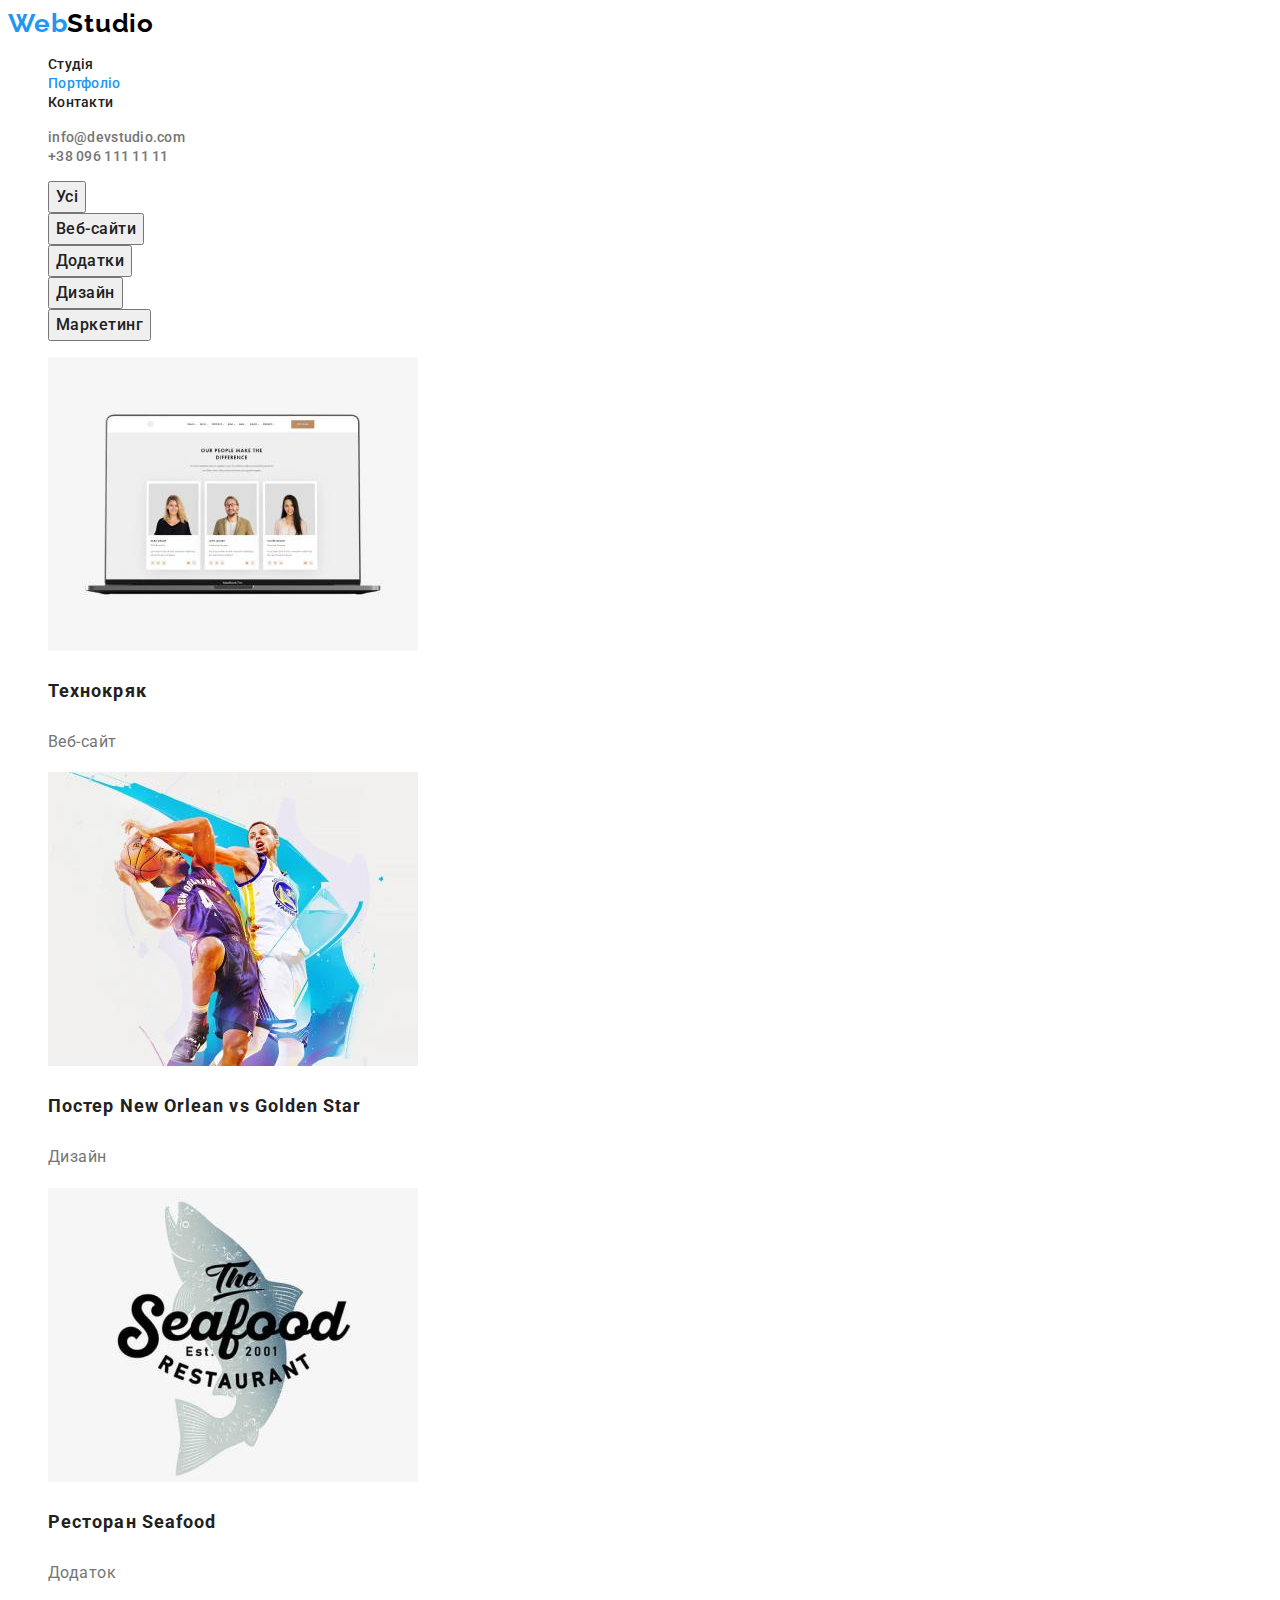
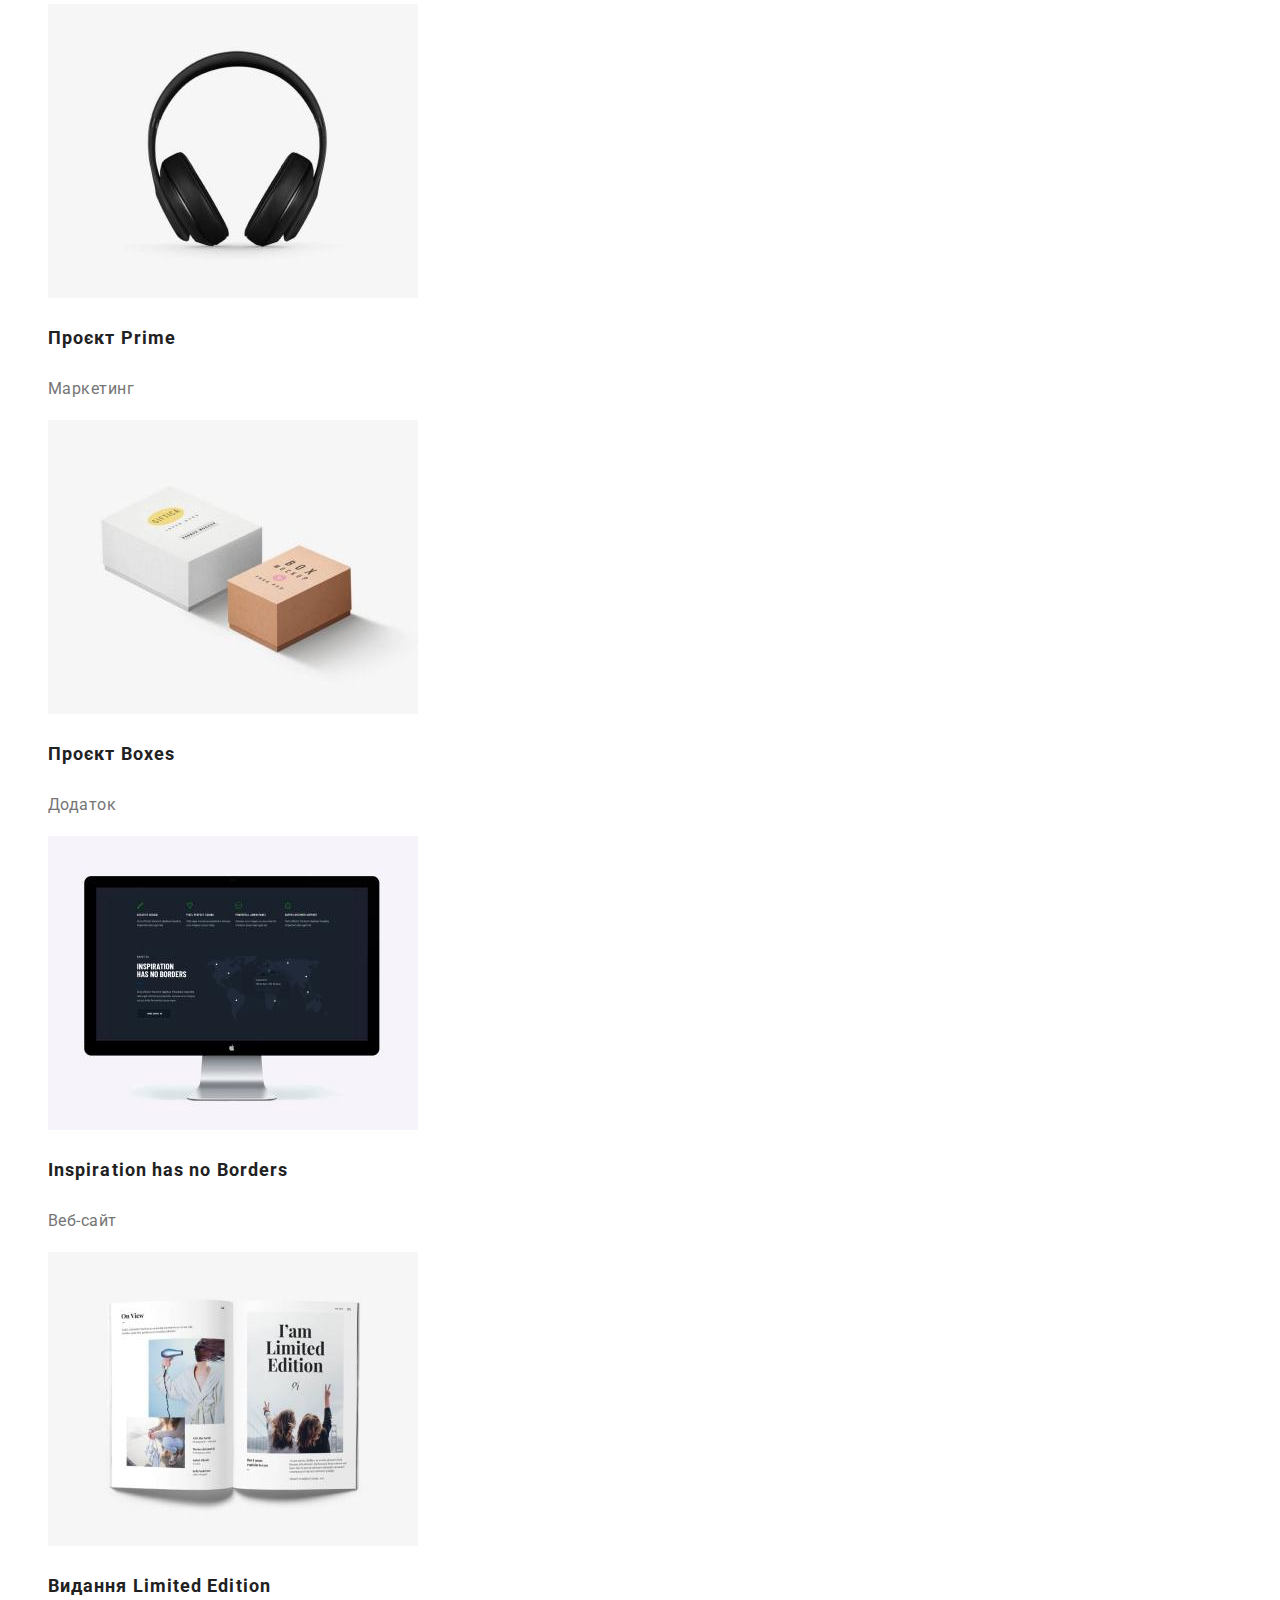
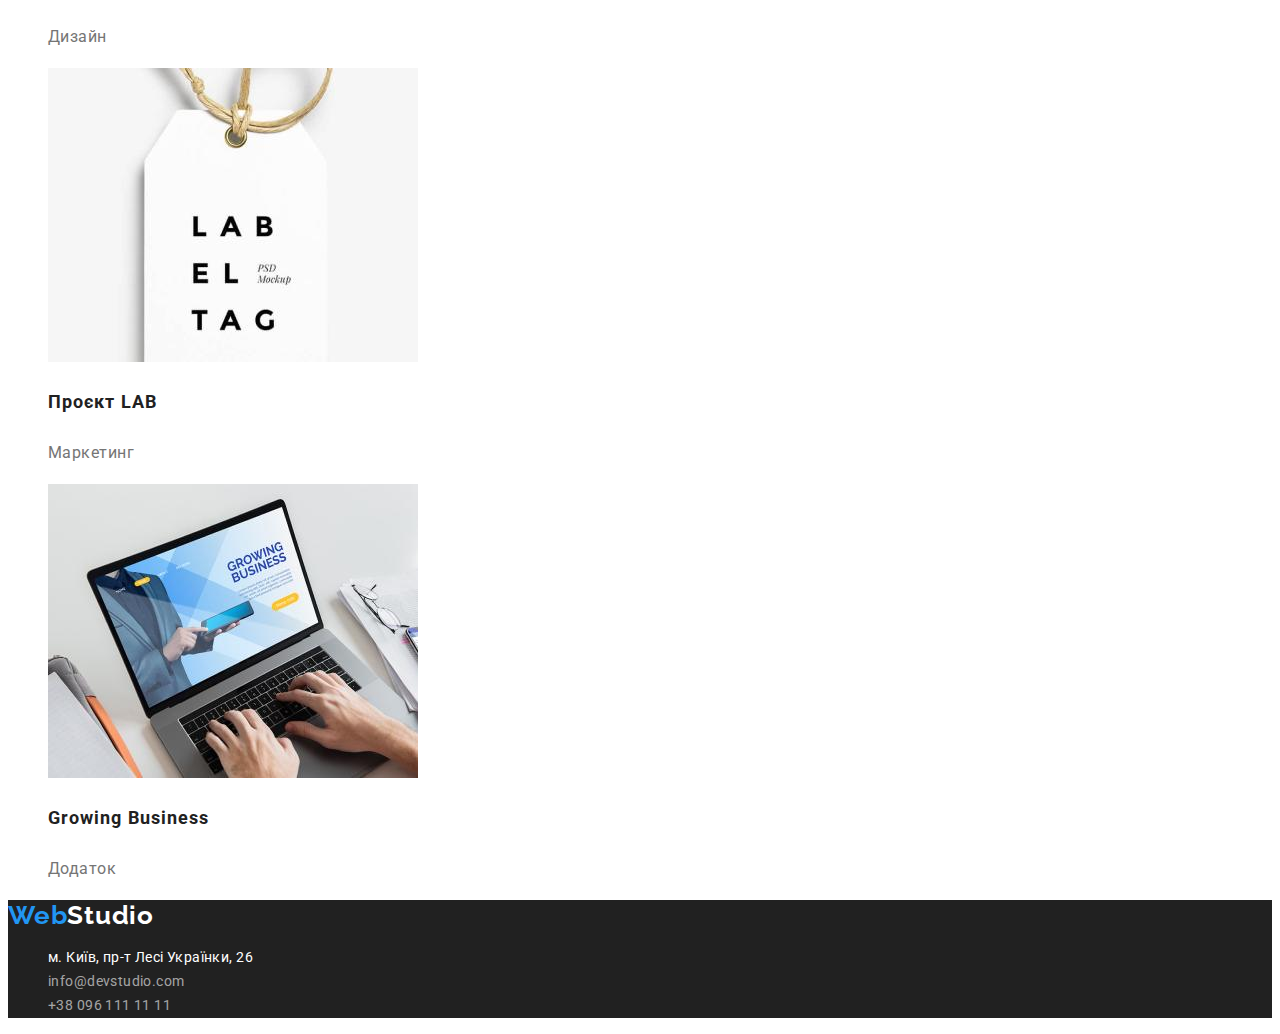
==== portfolio.html @ 2c45650f "style" ====
<!DOCTYPE html>
<html lang="en">
<head>
    <meta charset="UTF-8">
    <meta name="viewport" content="width=device-width, initial-scale=1.0">
    <title>Portfolio</title>
    <link rel="preconnect" href="https://fonts.googleapis.com">
    <link rel="preconnect" href="https://fonts.gstatic.com" crossorigin>
    <link href="https://fonts.googleapis.com/css2?family=Raleway:wght@700&family=Roboto:wght@400;500;700;900&display=swap" rel="stylesheet">
    <link rel="stylesheet" href="./css/style.css">
</head>
<body>
    <header class="header">
        <nav class="header-nav">
            <a href="" class="header-logo link"><span class="header-logo-blue">Web</span>Studio</a>
            <ul class="header-list list">
                <li class="header-list-item">
                    <a href="./index.html" class="nav-link link">Студія</a>
                </li>
                <li class="header-list-item">
                    <a href="" class="nav-link link current-page">Портфоліо</a>
                </li>
                <li class="header-list-item">
                    <a href="" class="nav-link link">Контакти</a>
                </li>
            </ul>
        </nav>
        <ul class="header-list list">
            <li class="header-list-item">
                <a href="mailto:info@devstudio.com" class="header-link link">info@devstudio.com</a>
            </li>
            <li class="header-list-item">
                <a href="tel:+380961111111" class="header-link link">+38 096 111 11 11</a>
            </li>
        </ul>       
   </header>
   <main class="main">
    <section class="portfolio">
        <h1 class="hidden">Portfolio</h1>
        <ul class="portfolio-list list">
            <li class="portfolio-list-item">
                <button type="button" class="portfolio-item-btn">Усі</button>
            </li>
            <li class="portfolio-list-item">
                <button type="button" class="portfolio-item-btn">Веб-сайти</button>
            </li>
            <li class="portfolio-list-item">
                <button type="button" class="portfolio-item-btn">Додатки</button>
            </li>
            <li class="portfolio-list-item">
                <button type="button" class="portfolio-item-btn">Дизайн</button>
            </li>
            <li class="portfolio-list-item">
                <button type="button" class="portfolio-item-btn">Маркетинг</button>
            </li>
        </ul>
    </section>
    <section class="Categories">
        <h2 class="hidden">Categories</h2>
        <ul class="Categories-list list">
            <li class="Categories-list-item">
                <a href="" class="Categories-link-item link">
                <img src="./img/preview.jpg" width="370" alt="Технокряк">
                <h3 class="Categories-item-title">Технокряк</h3>
                <p class="Categories-item-txt">Веб-сайт</p>
                </a>
            </li class="Categories-list-item">
            <li class="Categories-list-item">
                <a href="" class="Categories-link-item link">
                <img src="./img/baskets.jpg" width="370" alt="Постер">
                <h3 class="Categories-item-title">Постер New Orlean vs Golden Star</h3>
                <p class="Categories-item-txt">Дизайн</p>
                </a>
            </li>
            <li class="Categories-list-item">
                <a href="" class="Categories-link-item link">
                <img src="./img/fish.jpg" width="370" alt="Ресторан">
                <h3 class="Categories-item-title">Ресторан Seafood</h3>
                <p class="Categories-item-txt">Додаток</p>
                </a>
            </li>
            <li class="Categories-list-item">
                <a href="" class="Categories-link-item link">
                <img src="./img/Headphone.jpg" width="370" alt="Проєкт Prime">
                <h3 class="Categories-item-title">Проєкт Prime</h3>
                <p class="Categories-item-txt">Маркетинг</p>
                </a>
            </li>
            <li class="Categories-list-item">
                <a href="" class="Categories-link-item link">
                <img src="./img/Box.jpg" width="370" alt="Проєкт Boxes">
                <h3 class="Categories-item-title">Проєкт Boxes</h3>
                <p class="Categories-item-txt">Додаток</p>
                </a>
            </li>
            <li class="Categories-list-item">
                <a href="" class="Categories-link-item link">
                <img src="./img/monitor.jpg" width="370" alt="Inspiration has no Borders">
                <h3 class="Categories-item-title">Inspiration has no Borders</h3>
                <p class="Categories-item-txt">Веб-сайт</p>
                </a>
            </li>
            <li class="Categories-list-item">
                <a href="" class="Categories-link-item link">
                <img src="./img/magazine.jpg" width="370" alt="Видання Limited Edition">
                <h3 class="Categories-item-title">Видання Limited Edition</h3>
                <p class="Categories-item-txt">Дизайн</p>
                </a>
            </li>
            <li class="Categories-list-item">
                <a href="" class="Categories-link-item link">
                <img src="./img/Label.jpg" width="370" alt="Проєкт LAB">
                <h3 class="Categories-item-title">Проєкт LAB</h3>
                <p class="Categories-item-txt">Маркетинг</p>
                </a>
            </li>
            <li class="Categories-list-item">
                <a href="" class="Categories-link-item link" >
                <img src="./img/laptop.jpg" width="370" alt="Growing Business">
                <h3 class="Categories-item-title">Growing Business</h3>
                <p class="Categories-item-txt">Додаток</p>
                </a>
            </li>
        </ul>
    </section>
   </main>
   <footer class="footer">
    <a href="" class="footer-logo link"><span class="footer-logo-color">Web</span>Studio</a>
    <address class="footer-address">
        <ul class="footer-list list">
            <li class="footer-item">
                <a href="https://goo.gl/maps/RCCh8ezWNMM38Xnt6" class="footer-hero-link link" target="_blank" rel="noopener noreferrer nofollow">м. Київ, пр-т Лесі Українки, 26</a>
            </li>
            <li class="footer-item">
                <a href="mailto:info@devstudio.com" class="footer-link link">info@devstudio.com</a>
            </li>
            <li class="footer-item">
                <a href="tel:+380961111111" class="footer-link link">+38 096 111 11 11</a>
            </li>
        </ul>
    </address>
</footer>
</footer>
</body>
</html>
---- css/style.css ----
*:root {
  --hover-color: #2196f3;
  --main-color: #212121;
  --text-color: #757575;
}
body {
  font-family: Roboto, sans-serif;
}
.list {
  list-style-type: none;
}
.link {
  text-decoration: none;
}
.hidden {
  position: absolute;
  white-space: nowrap;
  width: 1px;
  height: 1px;
  overflow: hidden;
  border: 0;
  padding: 0;
  clip: rect(0 0 0 0);
  clip-path: inset(50%);
  margin: -1px;
}

/* -----------------------------------HEADER------------------------------------ */
span {
  color: var(--hover-color);
  font-family: Raleway, sans-serif;
  font-size: 26px;
  font-weight: 700;
  line-height: normal;
  letter-spacing: 0.78px;
}
.header-logo {
  color: #000;
  font-family: Raleway, sans-serif;
  font-size: 26px;
  font-weight: 700;
  line-height: normal;
  letter-spacing: 0.78px;
}
.nav-link {
  color: var(--main-color);
  font-family: Roboto;
  font-size: 14px;
  font-weight: 500;
  line-height: normal;
  letter-spacing: 0.28px;
}
.nav-link:hover,
.header-link:hover {
  color: var(--hover-color);
}
.nav-link:focus,
.header-link:focus {
  color: var(--hover-color);
}
.current-page {
  color: var(--hover-color);
}
.header-link {
  color: var(--text-color);
  font-family: Roboto;
  font-size: 14px;
  font-weight: 500;
  line-height: normal;
  letter-spacing: 0.28px;
}
/* --------------HERO------------------ */
.hero {
  background-color: #212121;
}
.hero-title {
  color: #fff;
  text-align: center;
  text-shadow: 0px 4px 4px 0px rgba(0, 0, 0, 0.25);
  font-family: Roboto;
  font-size: 44px;
  font-weight: 900;
  line-height: 1.36;
  letter-spacing: 2.64px;
  text-transform: uppercase;
}
.hero-btn {
  color: #fff;
  text-align: center;
  font-family: Roboto;
  font-size: 16px;
  font-weight: 700;
  line-height: 1.87;
  letter-spacing: 0.96px;
  background-color: var(--hover-color);
  cursor: pointer;
}
/* --------------Features------------------ */
.features-item-title {
  color: var(--main-color);
  font-family: Roboto;
  font-size: 14px;
  font-weight: 700;
  line-height: normal;
  letter-spacing: 0.42px;
  text-transform: uppercase;
}
.features-item-txt {
  color: var(--text-color);
  font-family: Roboto;
  font-size: 14px;
  font-weight: 400;
  line-height: 1.71;
  letter-spacing: 0.42px;
}
/* --------------WORK-Workers------------------ */
.work-title,
.workers-title {
  color: var(--main-color);
  text-align: center;
  font-family: Roboto;
  font-size: 36px;
  font-weight: 700;
  line-height: normal;
  letter-spacing: 1.08px;
}
.workers-item-title {
  color: var(--main-color);
  text-align: center;
  font-family: Roboto;
  font-size: 16px;
  font-weight: 500;
  line-height: normal;
  letter-spacing: 0.48px;
}
.workers-item-txt {
  color: var(--text-color);
  text-align: center;
  font-family: Roboto;
  font-size: 16px;
  font-weight: 400;
  line-height: normal;
  letter-spacing: 0.48px;
}
/* ===============================FOOTER================= */
.footer {
  background-color: #212121;
}
.footer-logo {
  color: #fff;
  font-family: Raleway, sans-serif;
  font-size: 26px;
  font-weight: 700;
  line-height: normal;
  letter-spacing: 0.78px;
}
.footer-hero-link {
  color: #fff;
  font-family: Roboto;
  font-size: 14px;
  font-weight: 400;
  font-style: normal;
  line-height: 1.71;
  letter-spacing: 0.42px;
}
.footer-link {
  color: rgba(255, 255, 255, 0.6);
  font-family: Roboto;
  font-size: 14px;
  font-style: normal;
  font-weight: 400;
  line-height: 1.71;
  letter-spacing: 0.42px;
}
.footer-hero-link:hover,
.footer-link:hover {
  color: var(--hover-color);
}
.footer-hero-link:focus,
.footer-link:focus {
  color: var(--hover-color);
}
.portfolio-item-btn {
  color: var(--main-color);
  text-align: center;
  font-family: Roboto;
  font-size: 16px;
  font-weight: 500;
  line-height: 1.62;
  letter-spacing: 0.48px;
  cursor: pointer;
}
.portfolio-item-btn:hover {
  color: #fff;
  background-color: var(--hover-color);
}
.portfolio-item-btn:focus {
  color: #fff;
  background-color: var(--hover-color);
}
.Categories-item-title {
  color: var(--main-color);
  font-family: Roboto;
  font-size: 18px;
  font-weight: 700;
  line-height: 2;
  letter-spacing: 1.08px;
}
.Categories-item-txt {
  color: var(--text-color);
  font-family: Roboto;
  font-size: 16px;
  font-weight: 400;
  line-height: 1.87;
  letter-spacing: 0.48px;
}
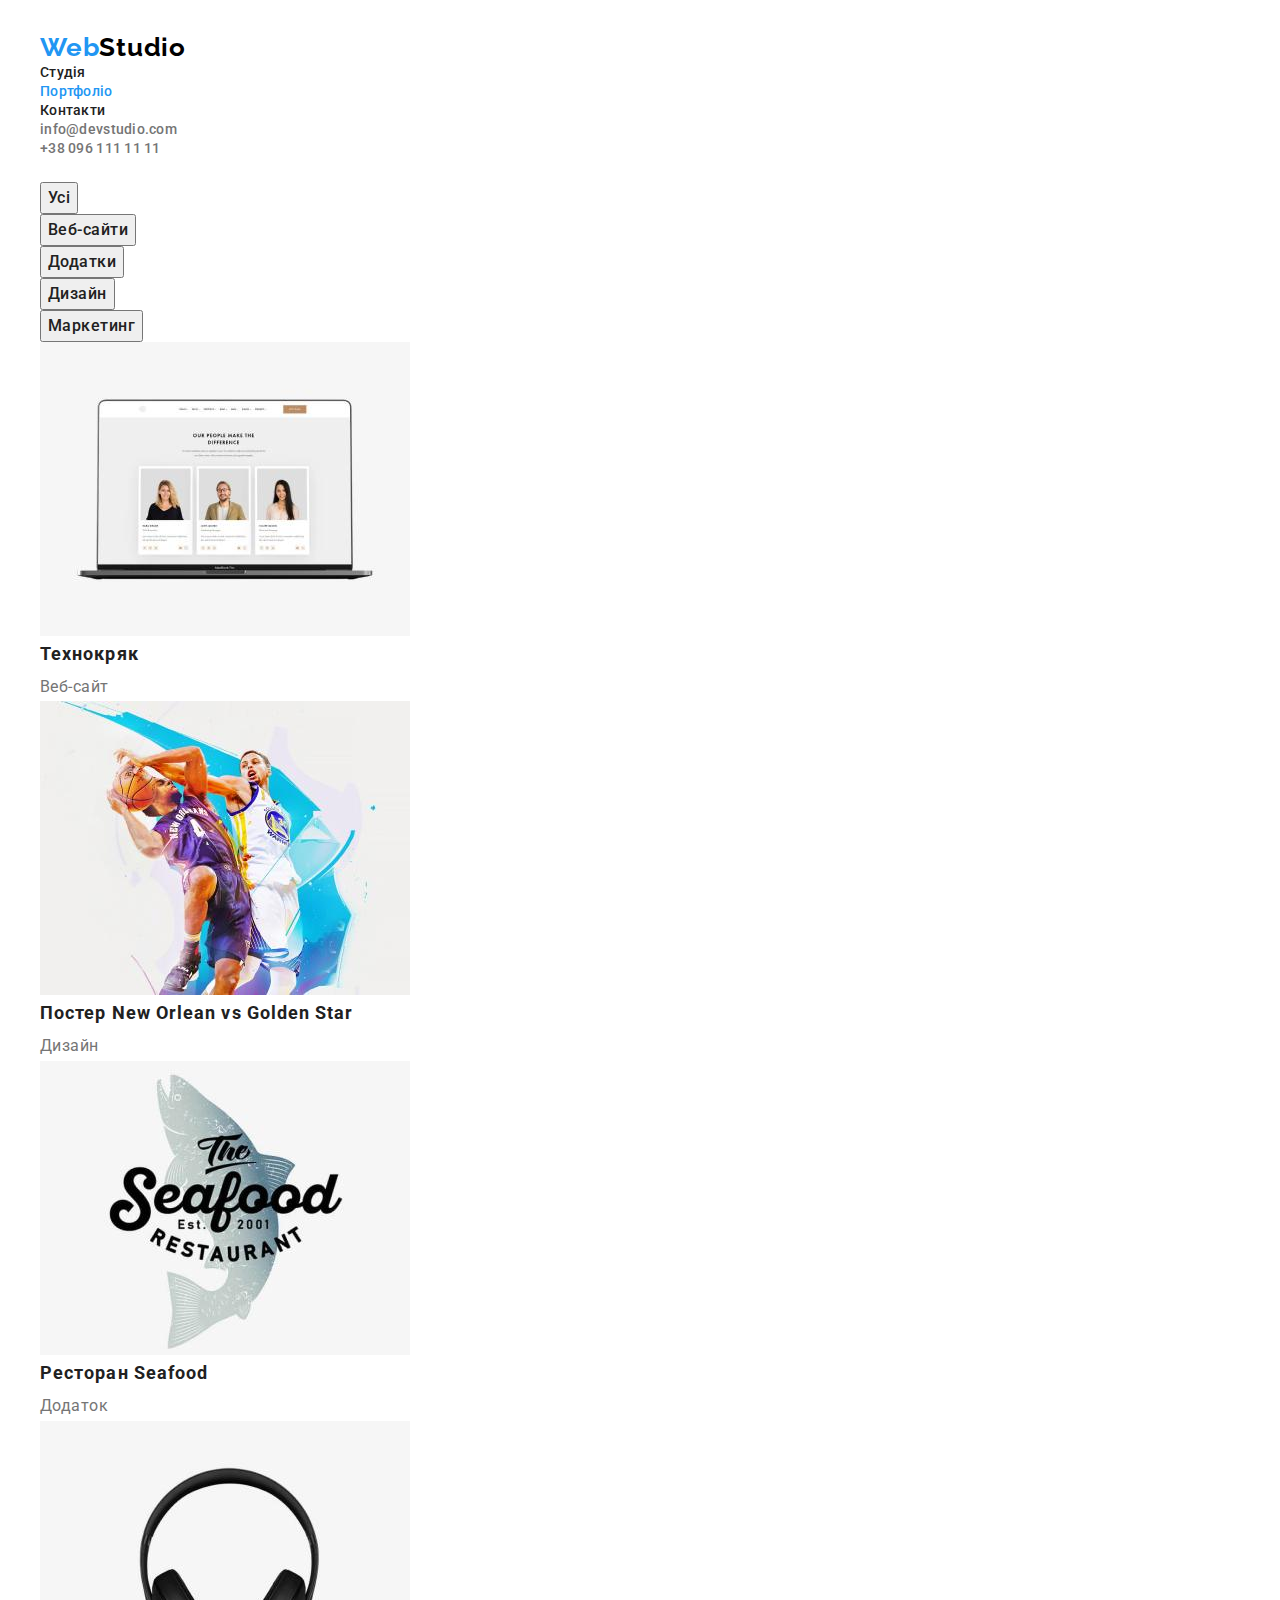
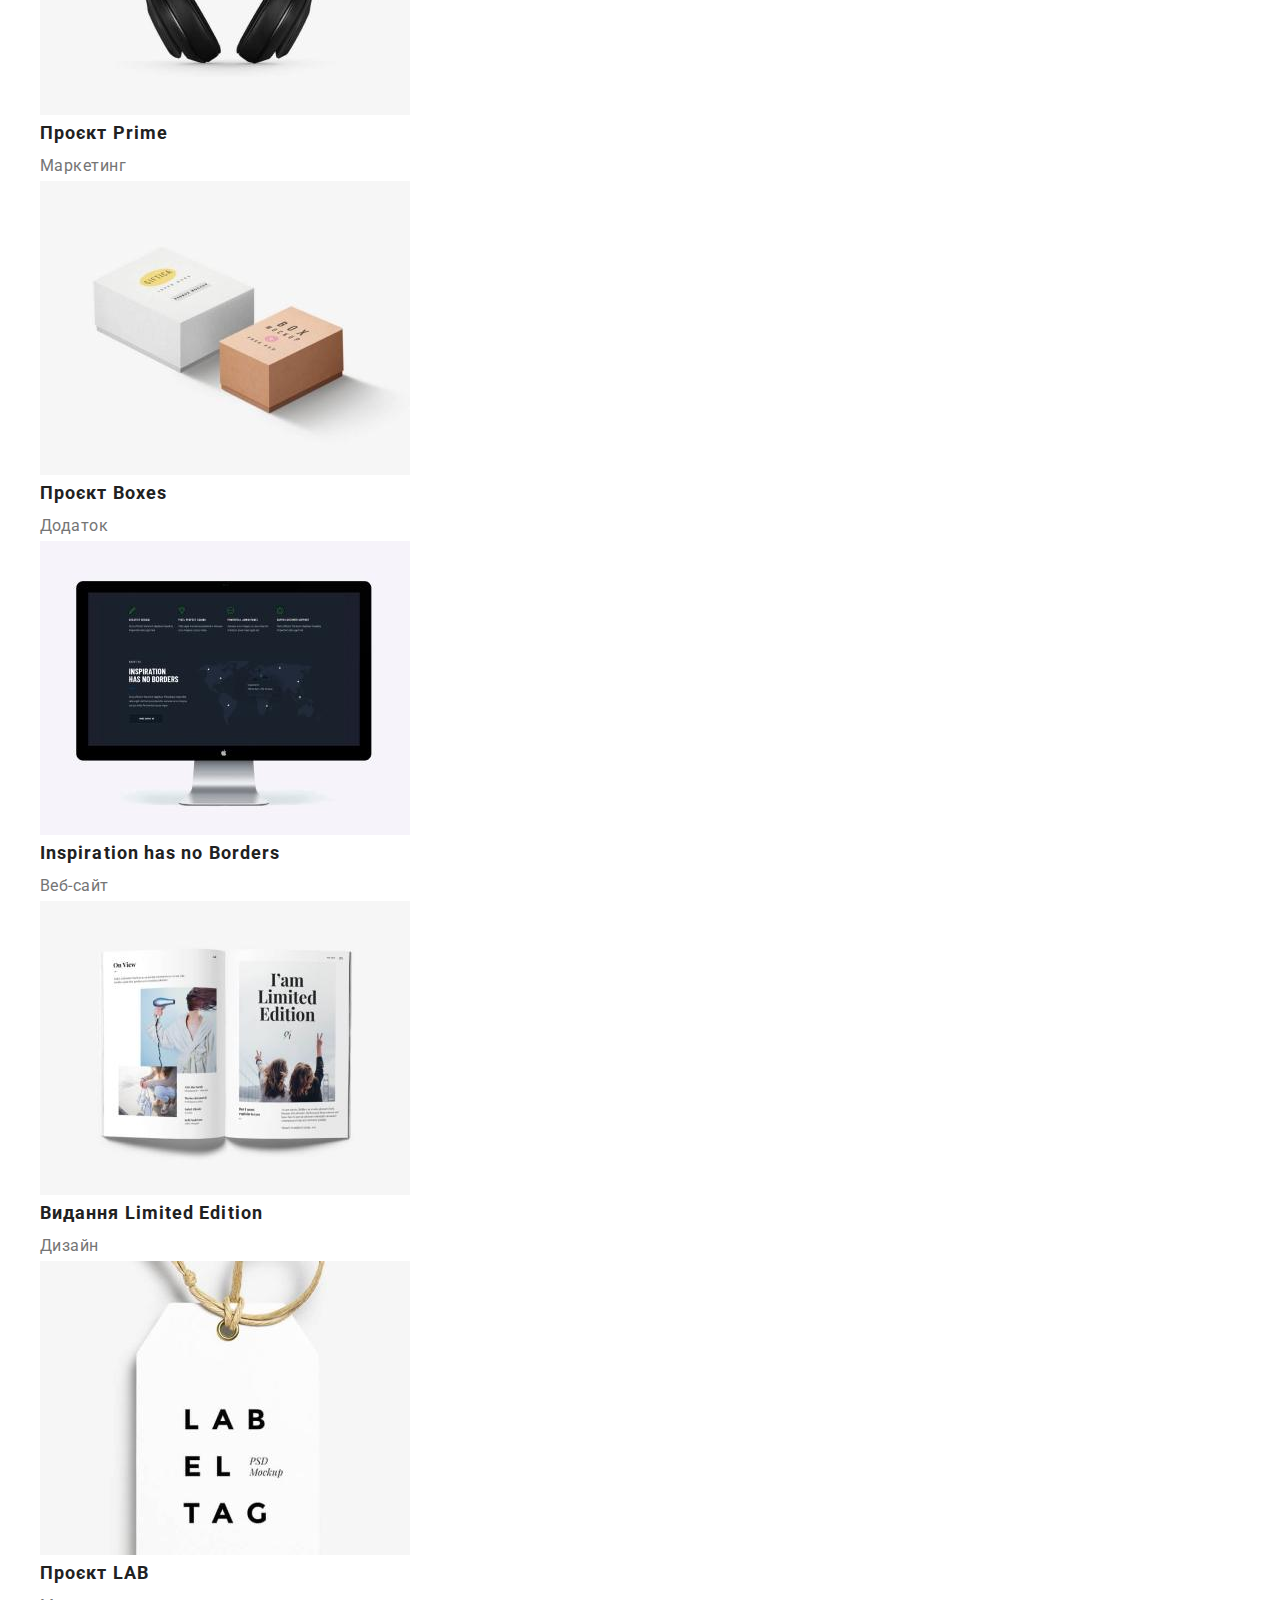
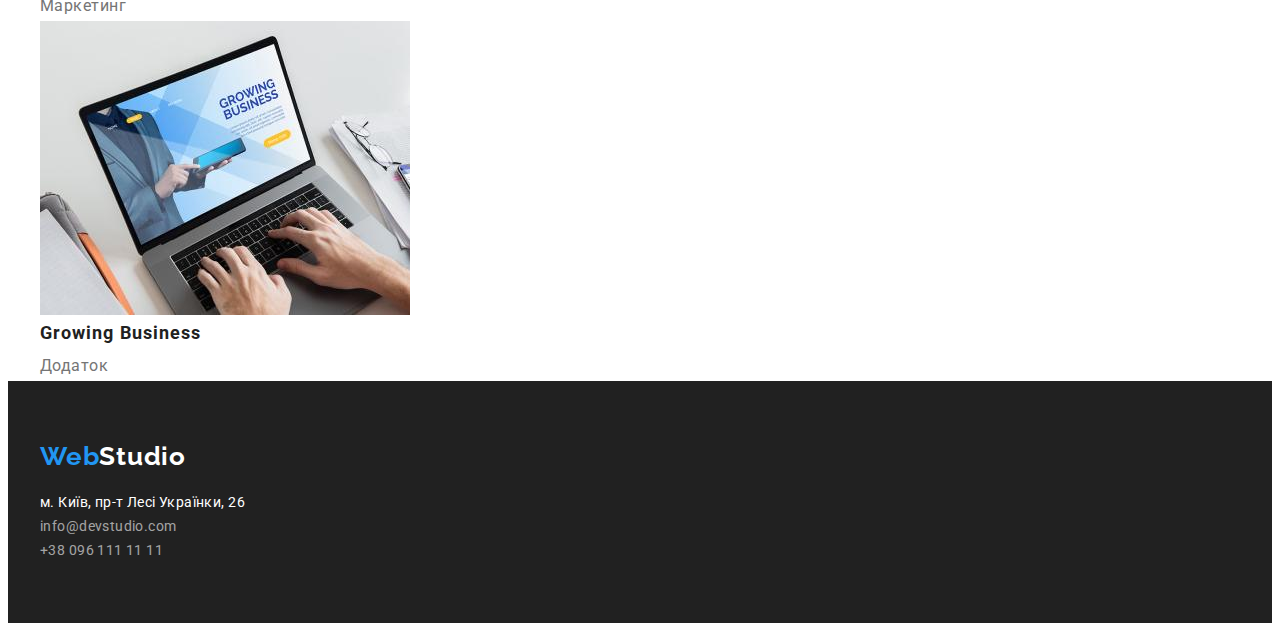
==== commit 9f1b9975: "distance" ====
--- a/portfolio.html
+++ b/portfolio.html
@@ -11,52 +11,57 @@
 </head>
 <body>
     <header class="header">
-        <nav class="header-nav">
-            <a href="" class="header-logo link"><span class="header-logo-blue">Web</span>Studio</a>
+        <div class="container">
+            <nav class="header-nav">
+                <a href="" class="header-logo link"><span class="header-logo-blue">Web</span>Studio</a>
+                <ul class="header-list list">
+                    <li class="header-list-item">
+                        <a href="./index.html" class="nav-link link">Студія</a>
+                    </li>
+                    <li class="header-list-item">
+                        <a href="" class="nav-link link current-page">Портфоліо</a>
+                    </li>
+                    <li class="header-list-item">
+                        <a href="" class="nav-link link">Контакти</a>
+                    </li>
+                </ul>
+            </nav>
             <ul class="header-list list">
                 <li class="header-list-item">
-                    <a href="./index.html" class="nav-link link">Студія</a>
+                    <a href="mailto:info@devstudio.com" class="header-link link">info@devstudio.com</a>
                 </li>
                 <li class="header-list-item">
-                    <a href="" class="nav-link link current-page">Портфоліо</a>
+                    <a href="tel:+380961111111" class="header-link link">+38 096 111 11 11</a>
                 </li>
-                <li class="header-list-item">
-                    <a href="" class="nav-link link">Контакти</a>
-                </li>
-            </ul>
-        </nav>
-        <ul class="header-list list">
-            <li class="header-list-item">
-                <a href="mailto:info@devstudio.com" class="header-link link">info@devstudio.com</a>
-            </li>
-            <li class="header-list-item">
-                <a href="tel:+380961111111" class="header-link link">+38 096 111 11 11</a>
-            </li>
-        </ul>       
+            </ul>       
+        </div>
    </header>
    <main class="main">
     <section class="portfolio">
-        <h1 class="hidden">Portfolio</h1>
-        <ul class="portfolio-list list">
-            <li class="portfolio-list-item">
-                <button type="button" class="portfolio-item-btn">Усі</button>
-            </li>
-            <li class="portfolio-list-item">
-                <button type="button" class="portfolio-item-btn">Веб-сайти</button>
-            </li>
-            <li class="portfolio-list-item">
-                <button type="button" class="portfolio-item-btn">Додатки</button>
-            </li>
-            <li class="portfolio-list-item">
-                <button type="button" class="portfolio-item-btn">Дизайн</button>
-            </li>
-            <li class="portfolio-list-item">
-                <button type="button" class="portfolio-item-btn">Маркетинг</button>
-            </li>
-        </ul>
+        <div class="container">
+            <h1 class="hidden">Portfolio</h1>
+            <ul class="portfolio-list list">
+                <li class="portfolio-list-item">
+                    <button type="button" class="portfolio-item-btn">Усі</button>
+                </li>
+                <li class="portfolio-list-item">
+                    <button type="button" class="portfolio-item-btn">Веб-сайти</button>
+                </li>
+                <li class="portfolio-list-item">
+                    <button type="button" class="portfolio-item-btn">Додатки</button>
+                </li>
+                <li class="portfolio-list-item">
+                    <button type="button" class="portfolio-item-btn">Дизайн</button>
+                </li>
+                <li class="portfolio-list-item">
+                    <button type="button" class="portfolio-item-btn">Маркетинг</button>
+                </li>
+            </ul>
+        </div>
     </section>
     <section class="Categories">
-        <h2 class="hidden">Categories</h2>
+        <div class="container">
+            <h2 class="hidden">Categories</h2>
         <ul class="Categories-list list">
             <li class="Categories-list-item">
                 <a href="" class="Categories-link-item link">
@@ -122,10 +127,12 @@
                 </a>
             </li>
         </ul>
+        </div>
     </section>
    </main>
    <footer class="footer">
-    <a href="" class="footer-logo link"><span class="footer-logo-color">Web</span>Studio</a>
+        <div class="container">
+            <a href="" class="footer-logo link"><span class="footer-logo-color">Web</span>Studio</a>
     <address class="footer-address">
         <ul class="footer-list list">
             <li class="footer-item">
@@ -139,7 +146,7 @@
             </li>
         </ul>
     </address>
-</footer>
+        </div>
 </footer>
 </body>
 </html>--- a/css/style.css
+++ b/css/style.css
@@ -24,6 +24,34 @@
   clip-path: inset(50%);
   margin: -1px;
 }
+p,
+h1,
+h2,
+h3,
+h4,
+h5,
+h6 {
+  margin: 0;
+}
+ul {
+  margin: 0;
+  padding-left: 0;
+}
+button {
+  cursor: pointer;
+}
+address {
+  font-style: normal;
+}
+.container {
+  width: 1200px;
+  padding-left: 15px;
+  padding-right: 15px;
+  margin: 0 auto;
+}
+img{
+  display: block;
+}
 
 /* -----------------------------------HEADER------------------------------------ */
 span {
@@ -33,6 +61,10 @@
   font-weight: 700;
   line-height: normal;
   letter-spacing: 0.78px;
+}
+.header{
+  padding-top: 24px;
+  padding-bottom: 25px;
 }
 .header-logo {
   color: #000;
@@ -72,6 +104,8 @@
 /* --------------HERO------------------ */
 .hero {
   background-color: #212121;
+  padding-top: 200px;
+  padding-bottom: 200px;
 }
 .hero-title {
   color: #fff;
@@ -83,6 +117,10 @@
   line-height: 1.36;
   letter-spacing: 2.64px;
   text-transform: uppercase;
+  max-width: 696px;
+  margin-bottom: 30px;
+  margin-right: auto;
+  margin-left: auto;
 }
 .hero-btn {
   color: #fff;
@@ -94,6 +132,13 @@
   letter-spacing: 0.96px;
   background-color: var(--hover-color);
   cursor: pointer;
+  display: block;
+  margin: 0 auto;
+  padding: 10px 32px;
+  border-radius: 4px;
+  background: #2196f3;
+  box-shadow: 0px 4px 4px 0px rgba(0, 0, 0, 0.15);
+  border: transparent;
 }
 /* --------------Features------------------ */
 .features-item-title {
@@ -104,14 +149,18 @@
   line-height: normal;
   letter-spacing: 0.42px;
   text-transform: uppercase;
+  margin-bottom: 10px;
 }
 .features-item-txt {
   color: var(--text-color);
   font-family: Roboto;
   font-size: 14px;
-  font-weight: 400;
   line-height: 1.71;
   letter-spacing: 0.42px;
+}
+.features{
+  padding-top: 94px;
+  padding-bottom: 94px;
 }
 /* --------------WORK-Workers------------------ */
 .work-title,
@@ -124,6 +173,12 @@
   line-height: normal;
   letter-spacing: 1.08px;
 }
+.work-title{
+  margin-bottom: 50px;
+}
+.workers-title{
+  padding-bottom: 50px;
+}
 .workers-item-title {
   color: var(--main-color);
   text-align: center;
@@ -132,19 +187,31 @@
   font-weight: 500;
   line-height: normal;
   letter-spacing: 0.48px;
+  margin-bottom: 10px;
 }
 .workers-item-txt {
   color: var(--text-color);
   text-align: center;
   font-family: Roboto;
   font-size: 16px;
-  font-weight: 400;
-  line-height: normal;
-  letter-spacing: 0.48px;
+  line-height: normal;
+  letter-spacing: 0.48px;
+}
+.Work{
+  padding-bottom:94px;
+}
+.workers{
+  padding-top: 94px;
+  padding-bottom: 94px;
+}
+.workers-name{
+  padding-top: 30px;
 }
 /* ===============================FOOTER================= */
 .footer {
   background-color: #212121;
+  padding-bottom: 60px;
+  padding-top: 60px;
 }
 .footer-logo {
   color: #fff;
@@ -153,12 +220,13 @@
   font-weight: 700;
   line-height: normal;
   letter-spacing: 0.78px;
+  display: inline-block;
+  margin-bottom: 20px;
 }
 .footer-hero-link {
   color: #fff;
   font-family: Roboto;
   font-size: 14px;
-  font-weight: 400;
   font-style: normal;
   line-height: 1.71;
   letter-spacing: 0.42px;
@@ -167,8 +235,6 @@
   color: rgba(255, 255, 255, 0.6);
   font-family: Roboto;
   font-size: 14px;
-  font-style: normal;
-  font-weight: 400;
   line-height: 1.71;
   letter-spacing: 0.42px;
 }
@@ -210,7 +276,6 @@
   color: var(--text-color);
   font-family: Roboto;
   font-size: 16px;
-  font-weight: 400;
   line-height: 1.87;
   letter-spacing: 0.48px;
 }
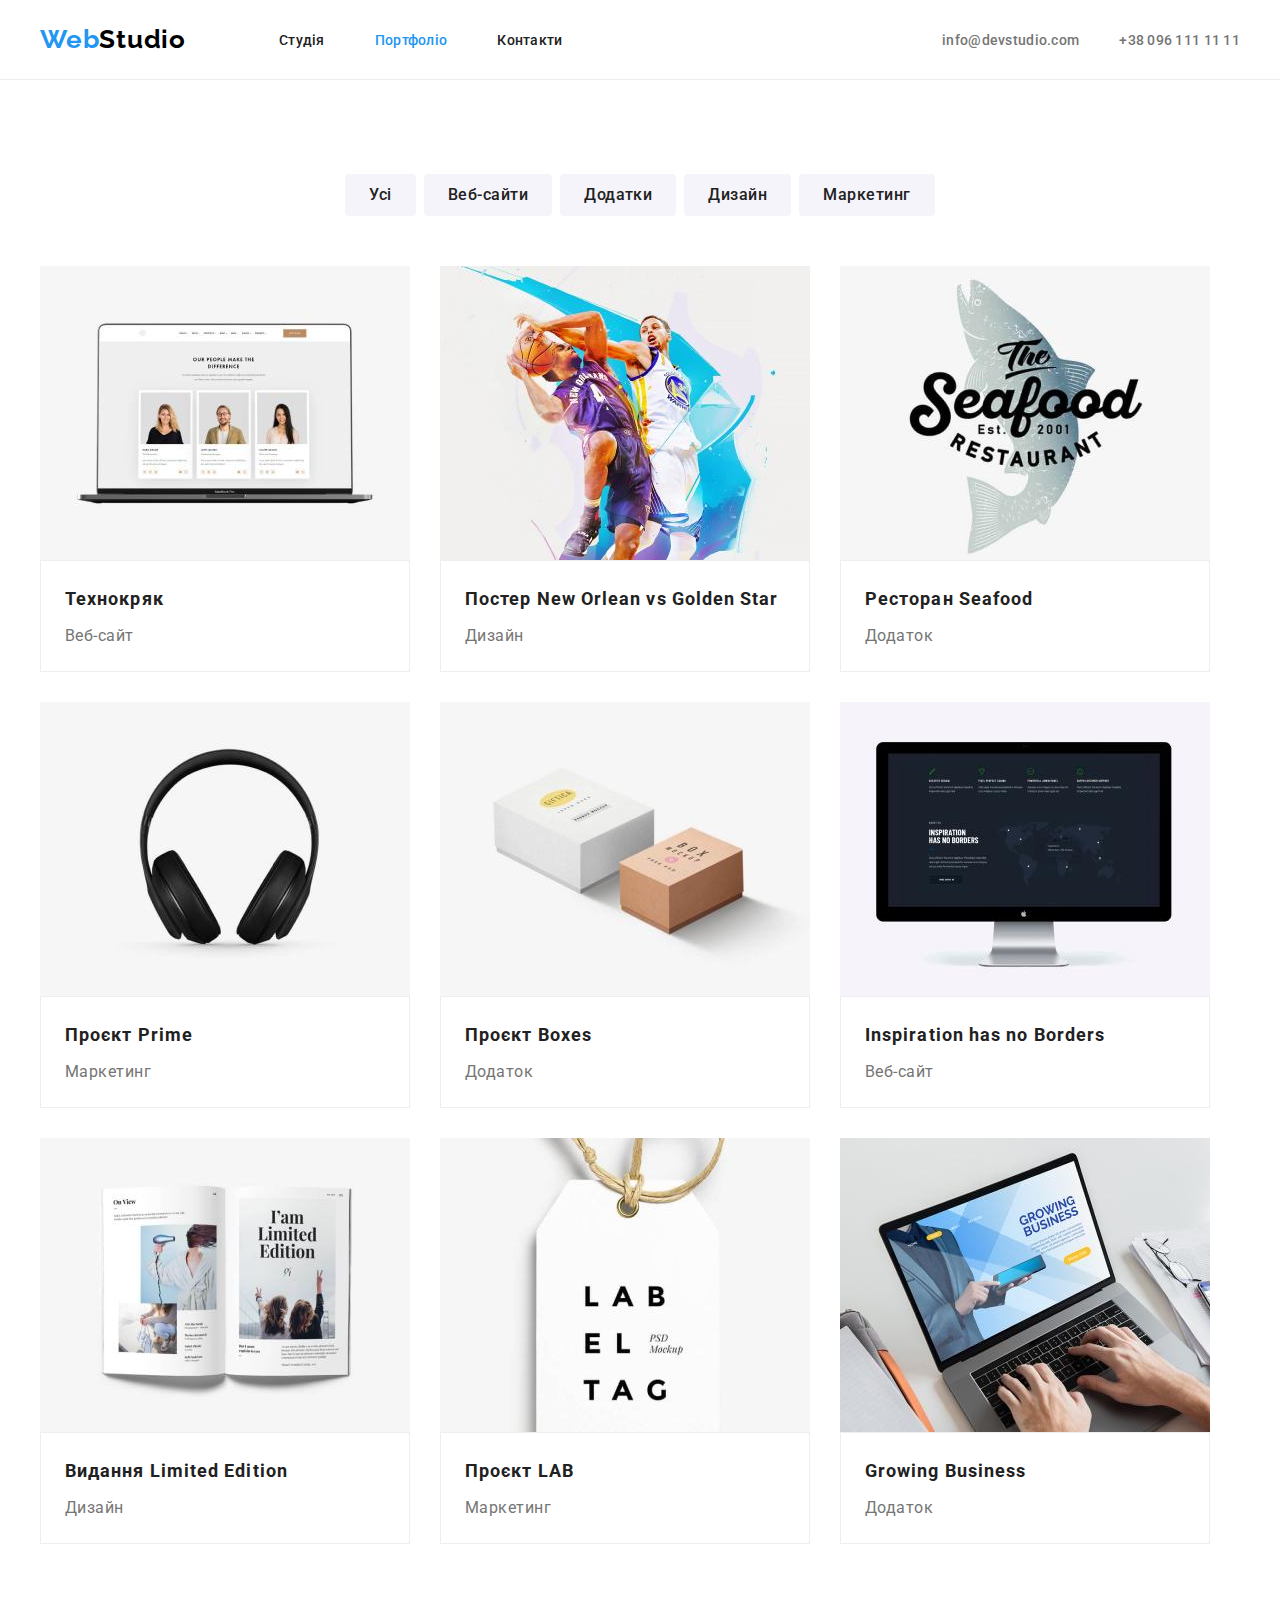
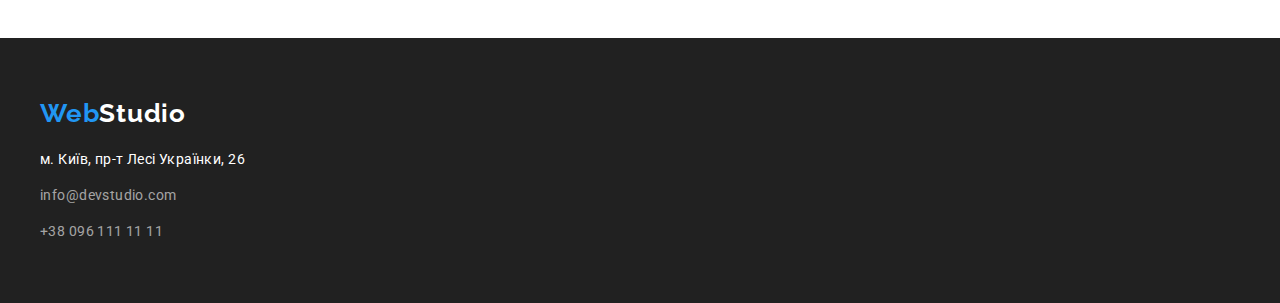
==== commit 5687d250: "flaxbox" ====
--- a/portfolio.html
+++ b/portfolio.html
@@ -7,6 +7,7 @@
     <link rel="preconnect" href="https://fonts.googleapis.com">
     <link rel="preconnect" href="https://fonts.gstatic.com" crossorigin>
     <link href="https://fonts.googleapis.com/css2?family=Raleway:wght@700&family=Roboto:wght@400;500;700;900&display=swap" rel="stylesheet">
+    <link rel="stylesheet" href="https://cdnjs.cloudflare.com/ajax/libs/modern-normalize/2.0.0/modern-normalize.min.css" integrity="sha512-4xo8blKMVCiXpTaLzQSLSw3KFOVPWhm/TRtuPVc4WG6kUgjH6J03IBuG7JZPkcWMxJ5huwaBpOpnwYElP/m6wg==" crossorigin="anonymous" referrerpolicy="no-referrer" />
     <link rel="stylesheet" href="./css/style.css">
 </head>
 <body>
@@ -16,17 +17,17 @@
                 <a href="" class="header-logo link"><span class="header-logo-blue">Web</span>Studio</a>
                 <ul class="header-list list">
                     <li class="header-list-item">
-                        <a href="./index.html" class="nav-link link">Студія</a>
+                        <a href="./index.html" class="nav-link  link">Студія</a>
                     </li>
                     <li class="header-list-item">
-                        <a href="" class="nav-link link current-page">Портфоліо</a>
+                        <a href="./portfolio.html" class="nav-link current-page link">Портфоліо</a>
                     </li>
                     <li class="header-list-item">
                         <a href="" class="nav-link link">Контакти</a>
                     </li>
                 </ul>
             </nav>
-            <ul class="header-list list">
+            <ul class="header-list-second list">
                 <li class="header-list-item">
                     <a href="mailto:info@devstudio.com" class="header-link link">info@devstudio.com</a>
                 </li>
@@ -66,64 +67,82 @@
             <li class="Categories-list-item">
                 <a href="" class="Categories-link-item link">
                 <img src="./img/preview.jpg" width="370" alt="Технокряк">
-                <h3 class="Categories-item-title">Технокряк</h3>
-                <p class="Categories-item-txt">Веб-сайт</p>
+                <div class="categories-name">
+                    <h3 class="Categories-item-title">Технокряк</h3>
+                    <p class="Categories-item-txt">Веб-сайт</p>
+                </div>
                 </a>
             </li class="Categories-list-item">
             <li class="Categories-list-item">
                 <a href="" class="Categories-link-item link">
                 <img src="./img/baskets.jpg" width="370" alt="Постер">
-                <h3 class="Categories-item-title">Постер New Orlean vs Golden Star</h3>
-                <p class="Categories-item-txt">Дизайн</p>
+                <div class="categories-name">
+                    <h3 class="Categories-item-title">Постер New Orlean vs Golden Star</h3>
+                    <p class="Categories-item-txt">Дизайн</p>
+                </div>
                 </a>
             </li>
             <li class="Categories-list-item">
                 <a href="" class="Categories-link-item link">
                 <img src="./img/fish.jpg" width="370" alt="Ресторан">
-                <h3 class="Categories-item-title">Ресторан Seafood</h3>
-                <p class="Categories-item-txt">Додаток</p>
+                <div class="categories-name">
+                    <h3 class="Categories-item-title">Ресторан Seafood</h3>
+                    <p class="Categories-item-txt">Додаток</p>
+                </div>
                 </a>
             </li>
             <li class="Categories-list-item">
                 <a href="" class="Categories-link-item link">
                 <img src="./img/Headphone.jpg" width="370" alt="Проєкт Prime">
-                <h3 class="Categories-item-title">Проєкт Prime</h3>
-                <p class="Categories-item-txt">Маркетинг</p>
+                <div class="categories-name">
+                    <h3 class="Categories-item-title">Проєкт Prime</h3>
+                    <p class="Categories-item-txt">Маркетинг</p>
+                </div>
                 </a>
             </li>
             <li class="Categories-list-item">
                 <a href="" class="Categories-link-item link">
                 <img src="./img/Box.jpg" width="370" alt="Проєкт Boxes">
-                <h3 class="Categories-item-title">Проєкт Boxes</h3>
-                <p class="Categories-item-txt">Додаток</p>
+                <div class="categories-name">
+                    <h3 class="Categories-item-title">Проєкт Boxes</h3>
+                    <p class="Categories-item-txt">Додаток</p>
+                </div>               
                 </a>
             </li>
             <li class="Categories-list-item">
                 <a href="" class="Categories-link-item link">
                 <img src="./img/monitor.jpg" width="370" alt="Inspiration has no Borders">
-                <h3 class="Categories-item-title">Inspiration has no Borders</h3>
-                <p class="Categories-item-txt">Веб-сайт</p>
+                <div class="categories-name">
+                    <h3 class="Categories-item-title">Inspiration has no Borders</h3>
+                    <p class="Categories-item-txt">Веб-сайт</p>
+                </div>              
                 </a>
             </li>
             <li class="Categories-list-item">
                 <a href="" class="Categories-link-item link">
                 <img src="./img/magazine.jpg" width="370" alt="Видання Limited Edition">
-                <h3 class="Categories-item-title">Видання Limited Edition</h3>
-                <p class="Categories-item-txt">Дизайн</p>
+                <div class="categories-name">
+                    <h3 class="Categories-item-title">Видання Limited Edition</h3>
+                    <p class="Categories-item-txt">Дизайн</p>
+                </div>              
                 </a>
             </li>
             <li class="Categories-list-item">
                 <a href="" class="Categories-link-item link">
                 <img src="./img/Label.jpg" width="370" alt="Проєкт LAB">
-                <h3 class="Categories-item-title">Проєкт LAB</h3>
-                <p class="Categories-item-txt">Маркетинг</p>
+                <div class="categories-name">
+                    <h3 class="Categories-item-title">Проєкт LAB</h3>
+                    <p class="Categories-item-txt">Маркетинг</p>
+                </div>           
                 </a>
             </li>
             <li class="Categories-list-item">
                 <a href="" class="Categories-link-item link" >
                 <img src="./img/laptop.jpg" width="370" alt="Growing Business">
-                <h3 class="Categories-item-title">Growing Business</h3>
-                <p class="Categories-item-txt">Додаток</p>
+                <div class="categories-name">
+                    <h3 class="Categories-item-title">Growing Business</h3>
+                    <p class="Categories-item-txt">Додаток</p>
+                </div>  
                 </a>
             </li>
         </ul>
--- a/css/style.css
+++ b/css/style.css
@@ -5,6 +5,8 @@
 }
 body {
   font-family: Roboto, sans-serif;
+  margin: 0;
+
 }
 .list {
   list-style-type: none;
@@ -65,6 +67,15 @@
 .header{
   padding-top: 24px;
   padding-bottom: 25px;
+  border-bottom: 1px solid #ECECEC;
+}
+.header .container{
+  display: flex;
+  align-items: center;
+}
+.header-nav{
+  display: flex;
+  align-items: center;
 }
 .header-logo {
   color: #000;
@@ -73,6 +84,7 @@
   font-weight: 700;
   line-height: normal;
   letter-spacing: 0.78px;
+  margin-right: 93px;
 }
 .nav-link {
   color: var(--main-color);
@@ -100,6 +112,18 @@
   font-weight: 500;
   line-height: normal;
   letter-spacing: 0.28px;
+}
+.header-list,
+.header-list-second{
+  display: flex;
+  align-items: center;
+}
+.header-list-second{
+  margin-left: auto;
+  gap: 40px;
+}
+.header-list{
+  gap: 50px;
 }
 /* --------------HERO------------------ */
 .hero {
@@ -141,6 +165,10 @@
   border: transparent;
 }
 /* --------------Features------------------ */
+.features-list{
+  display: flex;
+  gap: 30px;
+}
 .features-item-title {
   color: var(--main-color);
   font-family: Roboto;
@@ -176,8 +204,26 @@
 .work-title{
   margin-bottom: 50px;
 }
+.work-list{
+  display: flex;
+  gap: 30px;
+}
 .workers-title{
   padding-bottom: 50px;
+}
+.workers-list{
+  display: flex;
+  gap: 30px;
+}
+.workers-item{
+  border-radius: 0px 0px 4px 4px;
+  box-shadow: 0px 2px 1px 0px
+   rgba(0, 0, 0, 0.20),
+    0px 1px 1px 0px 
+    rgba(0, 0, 0, 0.14), 
+    0px 1px 3px 0px 
+    rgba(0, 0, 0, 0.12);
+
 }
 .workers-item-title {
   color: var(--main-color);
@@ -206,6 +252,7 @@
 }
 .workers-name{
   padding-top: 30px;
+  padding-bottom: 30px;
 }
 /* ===============================FOOTER================= */
 .footer {
@@ -231,6 +278,11 @@
   line-height: 1.71;
   letter-spacing: 0.42px;
 }
+.footer-list{
+  display: flex;
+  flex-direction: column;
+  gap: 12px;
+}
 .footer-link {
   color: rgba(255, 255, 255, 0.6);
   font-family: Roboto;
@@ -245,6 +297,16 @@
 .footer-hero-link:focus,
 .footer-link:focus {
   color: var(--hover-color);
+}
+/* ===============================PORTFOLIO================= */
+.portfolio{
+  padding-top: 94px;
+  padding-bottom: 50px;
+}
+.portfolio-list{
+  display: flex;
+  gap: 8px;
+  justify-content: center;
 }
 .portfolio-item-btn {
   color: var(--main-color);
@@ -255,14 +317,35 @@
   line-height: 1.62;
   letter-spacing: 0.48px;
   cursor: pointer;
+  padding: 6px 22px;
+  border-color: transparent;
+  border-radius: 4px;
+  background: #F5F4FA;
+
 }
 .portfolio-item-btn:hover {
+  border-radius: 4px;
   color: #fff;
   background-color: var(--hover-color);
 }
 .portfolio-item-btn:focus {
+  border-radius: 4px;
   color: #fff;
   background-color: var(--hover-color);
+}
+.Categories{
+  padding-bottom: 94px;
+}
+.categories-name{
+ padding: 20px 24px;
+  border-top: 0;
+  border: 1px solid #EEE;
+  background: #FFF;
+}
+.Categories-list{
+  display: flex;
+  flex-wrap: wrap;
+  gap: 30px;
 }
 .Categories-item-title {
   color: var(--main-color);
@@ -278,4 +361,5 @@
   font-size: 16px;
   line-height: 1.87;
   letter-spacing: 0.48px;
-}
+  margin-top: 4px;
+}
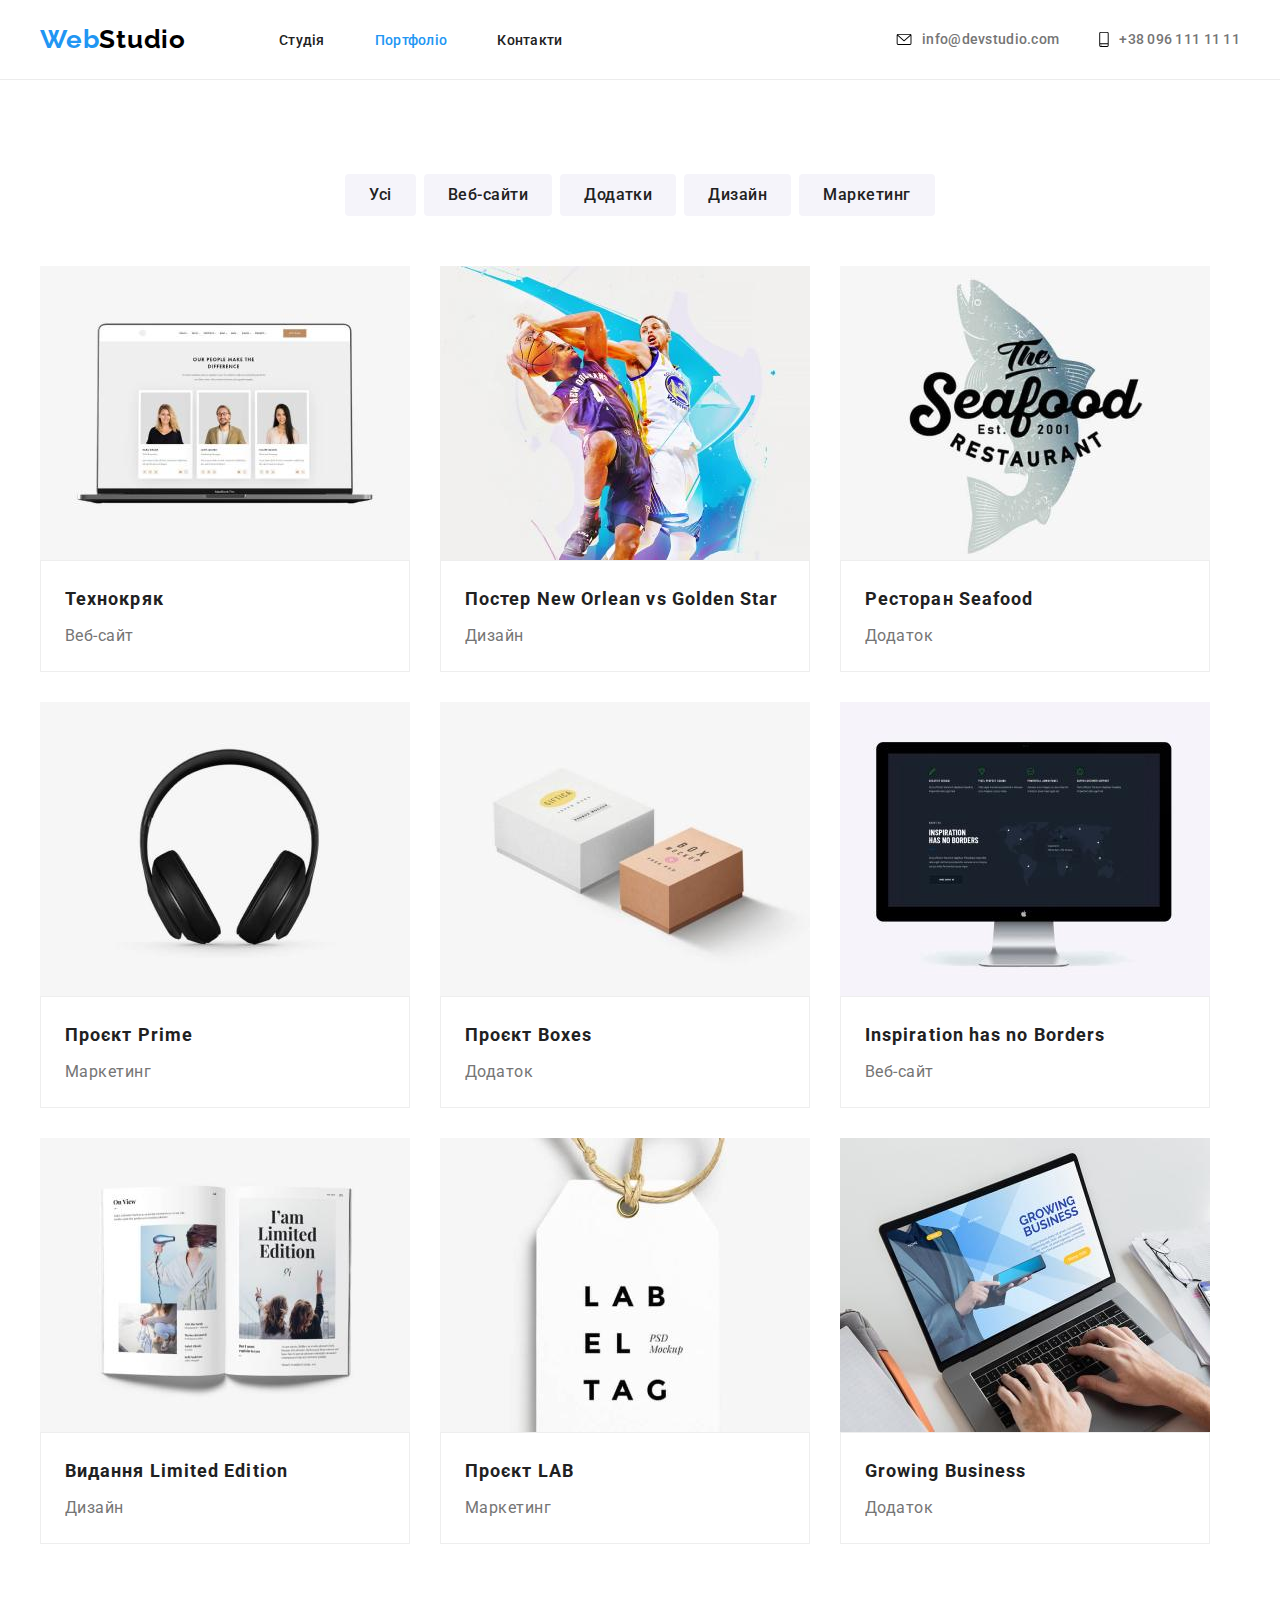
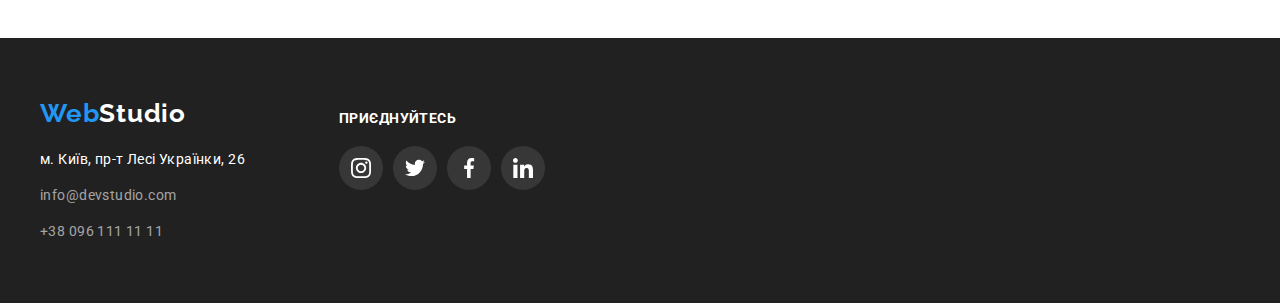
==== commit c54dcb98: "update" ====
--- a/portfolio.html
+++ b/portfolio.html
@@ -17,7 +17,7 @@
                 <a href="" class="header-logo link"><span class="header-logo-blue">Web</span>Studio</a>
                 <ul class="header-list list">
                     <li class="header-list-item">
-                        <a href="./index.html" class="nav-link  link">Студія</a>
+                        <a href="index.html" class="nav-link  link">Студія</a>
                     </li>
                     <li class="header-list-item">
                         <a href="./portfolio.html" class="nav-link current-page link">Портфоліо</a>
@@ -29,10 +29,18 @@
             </nav>
             <ul class="header-list-second list">
                 <li class="header-list-item">
-                    <a href="mailto:info@devstudio.com" class="header-link link">info@devstudio.com</a>
+                    <a href="mailto:info@devstudio.com" class="header-link link">
+                        <svg class="header-item-svg" width="16px" height="12px">
+                            <use href="img/header.svg#icon-envelope-hover"></use>
+                        </svg>
+                        info@devstudio.com</a>
                 </li>
                 <li class="header-list-item">
-                    <a href="tel:+380961111111" class="header-link link">+38 096 111 11 11</a>
+                    <a href="tel:+380961111111" class="header-link link">
+                        <svg class="header-item-svg" width="10px" height="16px">
+                            <use href="img/header.svg#icon-smartphone"></use>
+                        </svg>
+                        +38 096 111 11 11</a>
                 </li>
             </ul>       
         </div>
@@ -150,22 +158,57 @@
     </section>
    </main>
    <footer class="footer">
-        <div class="container">
+    <div class="container flex">
+        <div class="footer-container1">
             <a href="" class="footer-logo link"><span class="footer-logo-color">Web</span>Studio</a>
-    <address class="footer-address">
-        <ul class="footer-list list">
-            <li class="footer-item">
-                <a href="https://goo.gl/maps/RCCh8ezWNMM38Xnt6" class="footer-hero-link link" target="_blank" rel="noopener noreferrer nofollow">м. Київ, пр-т Лесі Українки, 26</a>
-            </li>
-            <li class="footer-item">
-                <a href="mailto:info@devstudio.com" class="footer-link link">info@devstudio.com</a>
-            </li>
-            <li class="footer-item">
-                <a href="tel:+380961111111" class="footer-link link">+38 096 111 11 11</a>
-            </li>
-        </ul>
-    </address>
-        </div>
+            <address class="footer-address">
+                <ul class="footer-list list">
+                    <li class="footer-item">
+                        <a href="https://goo.gl/maps/RCCh8ezWNMM38Xnt6" class="footer-hero-link link" target="_blank" rel="noopener noreferrer nofollow">м. Київ, пр-т Лесі Українки, 26</a>
+                    </li>
+                    <li class="footer-item">
+                        <a href="mailto:info@devstudio.com" class="footer-link link">info@devstudio.com</a>
+                    </li>
+                    <li class="footer-item">
+                        <a href="tel:+380961111111" class="footer-link link">+38 096 111 11 11</a>
+                    </li>
+                </ul>
+            </address>
+        </div>
+        <div class="footer-container2">
+            <p class="footer-txt">Приєднуйтесь</p>
+            <ul class="footer-listTwo list">
+                <li class="footer-listTwo-item">
+                    <a href="" class="footerTwo-item-link link">
+                        <svg class="footerTwo-link-svg" width="20px" height="20px">
+                            <use href="img/header.svg#icon-instagram-opt"></use>
+                        </svg>
+                    </a>
+                </li>
+                <li class="footer-listTwo-item">
+                    <a href="" class="footerTwo-item-link link">
+                        <svg class="footerTwo-link-svg" width="20px" height="20px">
+                            <use href="img/header.svg#icon-twitter-opt"></use>
+                        </svg>
+                    </a>
+                </li>
+                <li class="footer-listTwo-item">
+                    <a href="" class="footerTwo-item-link link">
+                        <svg class="footerTwo-link-svg" width="20px" height="20px">
+                            <use href="img/header.svg#icon-facebook-opt"></use>
+                        </svg>
+                    </a>
+                </li>
+                <li class="footer-listTwo-item">
+                    <a href="" class="footerTwo-item-link link">
+                        <svg class="footerTwo-link-svg" width="20px" height="20px">
+                            <use href="img/header.svg#icon-linkedin-opt"></use>
+                        </svg>
+                    </a>
+                </li>
+            </ul>
+        </div>
+    </div>
 </footer>
 </body>
 </html>--- a/css/style.css
+++ b/css/style.css
@@ -13,6 +13,7 @@
 }
 .link {
   text-decoration: none;
+  display: inline-block;
 }
 .hidden {
   position: absolute;
@@ -54,7 +55,9 @@
 img{
   display: block;
 }
-
+.flex{
+  display: flex;
+}
 /* -----------------------------------HEADER------------------------------------ */
 span {
   color: var(--hover-color);
@@ -97,6 +100,7 @@
 .nav-link:hover,
 .header-link:hover {
   color: var(--hover-color);
+  fill: var(--hover-color);
 }
 .nav-link:focus,
 .header-link:focus {
@@ -112,6 +116,10 @@
   font-weight: 500;
   line-height: normal;
   letter-spacing: 0.28px;
+  display: flex;
+  align-items: center;
+  gap: 10px;
+  padding-bottom: 1px;
 }
 .header-list,
 .header-list-second{
@@ -125,11 +133,19 @@
 .header-list{
   gap: 50px;
 }
+
 /* --------------HERO------------------ */
 .hero {
   background-color: #212121;
+  background-image: linear-gradient(rgba(47, 48, 58, 0.40), rgba(47, 48, 58, 0.40)),  url(../img/Hero-BG-optmz.jpg);
+  background-repeat: no-repeat;
+  max-width: 1600px;
+  background-size: cover;
+  background-position: center;
+  margin: 0 auto;
   padding-top: 200px;
   padding-bottom: 200px;
+
 }
 .hero-title {
   color: #fff;
@@ -161,13 +177,24 @@
   padding: 10px 32px;
   border-radius: 4px;
   background: #2196f3;
+  border: transparent;
+}
+.hero-btn:hover{
   box-shadow: 0px 4px 4px 0px rgba(0, 0, 0, 0.15);
-  border: transparent;
 }
 /* --------------Features------------------ */
 .features-list{
   display: flex;
   gap: 30px;
+}
+.features-svg-item{
+  width: 270px;
+  height: 120px;
+  flex-shrink: 0;
+  border-radius: 4px;
+  background-color: #F5F4FA;
+  padding: 25px 100px;
+  margin-bottom: 30px;
 }
 .features-item-title {
   color: var(--main-color);
@@ -243,16 +270,87 @@
   line-height: normal;
   letter-spacing: 0.48px;
 }
+.list-soc{
+  display: flex;
+  gap: 10px;
+  justify-content: center;
+  margin-top: 16px;
+}
+.soc-link-item{
+  width: 44px;
+  height: 44px;
+  border-radius: 50%;
+  /* padding: 12px; */
+  display: flex;
+  justify-content: center;
+  align-items: center;
+}
+.soc-item-svg{
+  fill: #afb1b8;
+}
+.soc-link-item:hover,
+.soc-link-item:focus{
+  background-color: var(--hover-color);
+  color: #fff;
+}
+.soc-link-item:hover .soc-item-svg,
+.soc-link-item:focus .soc-item-svg{
+  fill: #ffffff;
+}
+
 .Work{
   padding-bottom:94px;
 }
 .workers{
   padding-top: 94px;
   padding-bottom: 94px;
+  background-color:  #F5F4FA;
 }
 .workers-name{
   padding-top: 30px;
   padding-bottom: 30px;
+  background-color: #ffffff;
+}
+
+/* ===============================REGULAR-CUSTUMERS================= */
+.Regular-customers{
+  padding-top: 94px;
+  padding-bottom: 94px;
+}
+.Regular-customers-title{
+  color: #212121;
+  text-align: center;
+  font-size: 36px;
+  font-weight: 700;
+  line-height: normal;
+  letter-spacing: 1.08px;
+  margin-bottom: 50px;
+}
+.Regular-customers-list{
+  display: flex;
+  align-items: center;
+  justify-content: center;
+  gap: 30px;
+}
+.Regular-customers-item-link{
+  width: 170px;
+  height: 92px;
+  border-radius: 4px;
+  border: 1px solid #AFB1B8;
+  display: flex;
+  align-items: center;
+  justify-content: center;
+}
+.Regular-customers-link-svg{
+  fill: #AFB1B8;
+}
+.Regular-customers-item-link:hover,
+.Regular-customers-item-link:focus{
+  border: 1px solid var(--hover-color);
+}
+.Regular-customers-item-link:hover svg,
+.Regular-customers-item-link:focus svg{
+  fill: var(--hover-color)
 }
 /* ===============================FOOTER================= */
 .footer {
@@ -260,6 +358,9 @@
   padding-bottom: 60px;
   padding-top: 60px;
 }
+.footer-container1{
+  margin-right: 94px;
+}
 .footer-logo {
   color: #fff;
   font-family: Raleway, sans-serif;
@@ -277,6 +378,7 @@
   font-style: normal;
   line-height: 1.71;
   letter-spacing: 0.42px;
+  display: inline-block;
 }
 .footer-list{
   display: flex;
@@ -289,6 +391,7 @@
   font-size: 14px;
   line-height: 1.71;
   letter-spacing: 0.42px;
+  display: inline-block;
 }
 .footer-hero-link:hover,
 .footer-link:hover {
@@ -298,6 +401,40 @@
 .footer-link:focus {
   color: var(--hover-color);
 }
+.footer-container2{
+  padding-top: 12px;
+}
+.footer-txt{
+  color: #FFF;
+  font-family: Roboto;
+  font-size: 14px;
+  font-weight: 700;
+  line-height: normal;
+  letter-spacing: 0.42px;
+  text-transform: uppercase;
+  margin-bottom: 20px;
+}
+.footer-listTwo{
+  display: flex;
+  gap: 10px;
+}
+.footerTwo-item-link{
+  width: 44px;
+  height: 44px;
+  border-radius: 50%;
+  background-color: rgba(255, 255, 255, 0.10);
+  display: flex;
+  justify-content: center;
+  align-items: center;
+}
+.footerTwo-item-link:hover,
+.footerTwo-item-link:focus{
+  background-color: var(--hover-color);
+}
+.footerTwo-link-svg{
+  fill: #FFF;
+}
+
 /* ===============================PORTFOLIO================= */
 .portfolio{
   padding-top: 94px;
@@ -327,11 +464,13 @@
   border-radius: 4px;
   color: #fff;
   background-color: var(--hover-color);
+  box-shadow: 0px 2px 2px 0px rgba(0, 0, 0, 0.12), 0px 1px 2px 0px rgba(0, 0, 0, 0.08), 0px 3px 1px 0px rgba(0, 0, 0, 0.10);
 }
 .portfolio-item-btn:focus {
   border-radius: 4px;
   color: #fff;
   background-color: var(--hover-color);
+  box-shadow: 0px 2px 2px 0px rgba(0, 0, 0, 0.12), 0px 1px 2px 0px rgba(0, 0, 0, 0.08), 0px 3px 1px 0px rgba(0, 0, 0, 0.10);
 }
 .Categories{
   padding-bottom: 94px;
@@ -347,6 +486,13 @@
   flex-wrap: wrap;
   gap: 30px;
 }
+.Categories-list-item:hover{
+  box-shadow: 1px 4px 6px 0px rgba(0, 0, 0, 0.16), 0px 4px 4px 0px rgba(0, 0, 0, 0.06), 0px 1px 1px 0px rgba(0, 0, 0, 0.12);
+}
+.Categories-list-item:focus{
+  box-shadow: 1px 4px 6px 0px rgba(0, 0, 0, 0.16), 0px 4px 4px 0px rgba(0, 0, 0, 0.06), 0px 1px 1px 0px rgba(0, 0, 0, 0.12);
+  visibility: hidden;
+}
 .Categories-item-title {
   color: var(--main-color);
   font-family: Roboto;
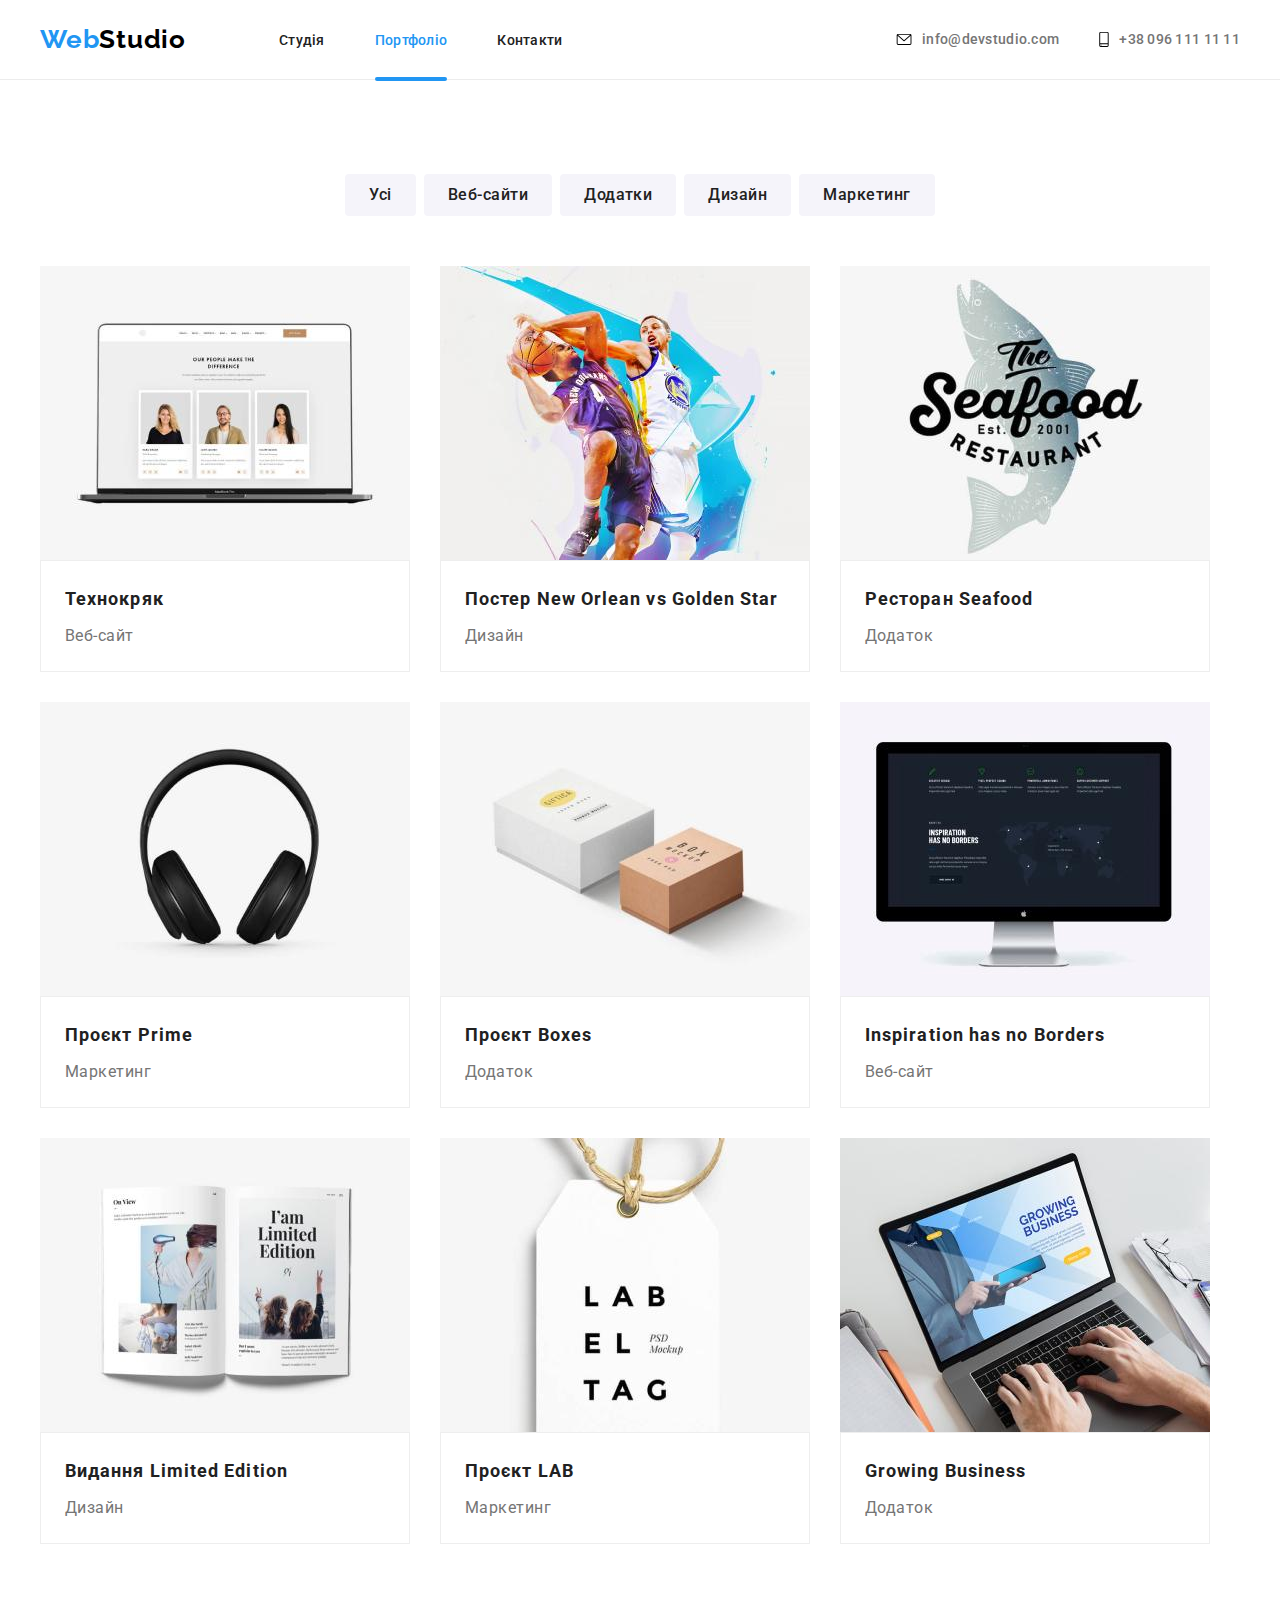
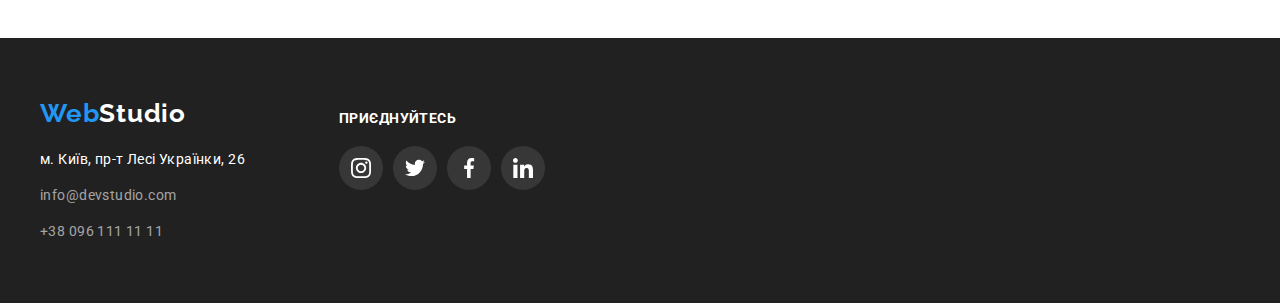
==== commit e7071ab1: "main-update" ====
--- a/portfolio.html
+++ b/portfolio.html
@@ -74,7 +74,10 @@
         <ul class="Categories-list list">
             <li class="Categories-list-item">
                 <a href="" class="Categories-link-item link">
-                <img src="./img/preview.jpg" width="370" alt="Технокряк">
+                    <div class="tumb">
+                        <img src="./img/preview.jpg" width="370" alt="Технокряк">
+                        <p class="txt">Ресурс пропонує комплексні пропозиції з різним рівнем функціоналу та сервісів. Все це дозволить відвідувачу отримати вичерпні відомості про компанію чи приватну особу.</p>
+                    </div>
                 <div class="categories-name">
                     <h3 class="Categories-item-title">Технокряк</h3>
                     <p class="Categories-item-txt">Веб-сайт</p>
@@ -83,7 +86,10 @@
             </li class="Categories-list-item">
             <li class="Categories-list-item">
                 <a href="" class="Categories-link-item link">
-                <img src="./img/baskets.jpg" width="370" alt="Постер">
+                    <div class="tumb">
+                        <img src="./img/baskets.jpg" width="370" alt="Постер">
+                        <p class="txt">Ресурс пропонує комплексні пропозиції з різним рівнем функціоналу та сервісів. Все це дозволить відвідувачу отримати вичерпні відомості про компанію чи приватну особу.</p>
+                    </div>
                 <div class="categories-name">
                     <h3 class="Categories-item-title">Постер New Orlean vs Golden Star</h3>
                     <p class="Categories-item-txt">Дизайн</p>
@@ -92,7 +98,10 @@
             </li>
             <li class="Categories-list-item">
                 <a href="" class="Categories-link-item link">
-                <img src="./img/fish.jpg" width="370" alt="Ресторан">
+                    <div class="tumb">
+                        <img src="./img/fish.jpg" width="370" alt="Ресторан">
+                        <p class="txt">Ресурс пропонує комплексні пропозиції з різним рівнем функціоналу та сервісів. Все це дозволить відвідувачу отримати вичерпні відомості про компанію чи приватну особу.</p>
+                    </div>
                 <div class="categories-name">
                     <h3 class="Categories-item-title">Ресторан Seafood</h3>
                     <p class="Categories-item-txt">Додаток</p>
@@ -101,7 +110,10 @@
             </li>
             <li class="Categories-list-item">
                 <a href="" class="Categories-link-item link">
-                <img src="./img/Headphone.jpg" width="370" alt="Проєкт Prime">
+                    <div class="tumb">
+                        <img src="./img/Headphone.jpg" width="370" alt="Проєкт Prime">
+                        <p class="txt">Ресурс пропонує комплексні пропозиції з різним рівнем функціоналу та сервісів. Все це дозволить відвідувачу отримати вичерпні відомості про компанію чи приватну особу.</p>
+                    </div>         
                 <div class="categories-name">
                     <h3 class="Categories-item-title">Проєкт Prime</h3>
                     <p class="Categories-item-txt">Маркетинг</p>
@@ -110,7 +122,10 @@
             </li>
             <li class="Categories-list-item">
                 <a href="" class="Categories-link-item link">
-                <img src="./img/Box.jpg" width="370" alt="Проєкт Boxes">
+                    <div class="tumb">
+                        <img src="./img/Box.jpg" width="370" alt="Проєкт Boxes">
+                        <p class="txt">Ресурс пропонує комплексні пропозиції з різним рівнем функціоналу та сервісів. Все це дозволить відвідувачу отримати вичерпні відомості про компанію чи приватну особу.</p>
+                    </div>
                 <div class="categories-name">
                     <h3 class="Categories-item-title">Проєкт Boxes</h3>
                     <p class="Categories-item-txt">Додаток</p>
@@ -119,7 +134,10 @@
             </li>
             <li class="Categories-list-item">
                 <a href="" class="Categories-link-item link">
-                <img src="./img/monitor.jpg" width="370" alt="Inspiration has no Borders">
+                    <div class="tumb">
+                        <img src="./img/monitor.jpg" width="370" alt="Inspiration has no Borders">
+                        <p class="txt">Ресурс пропонує комплексні пропозиції з різним рівнем функціоналу та сервісів. Все це дозволить відвідувачу отримати вичерпні відомості про компанію чи приватну особу.</p>
+                    </div>
                 <div class="categories-name">
                     <h3 class="Categories-item-title">Inspiration has no Borders</h3>
                     <p class="Categories-item-txt">Веб-сайт</p>
@@ -128,7 +146,10 @@
             </li>
             <li class="Categories-list-item">
                 <a href="" class="Categories-link-item link">
-                <img src="./img/magazine.jpg" width="370" alt="Видання Limited Edition">
+                    <div class="tumb">
+                        <img src="./img/magazine.jpg" width="370" alt="Видання Limited Edition">
+                        <p class="txt">Ресурс пропонує комплексні пропозиції з різним рівнем функціоналу та сервісів. Все це дозволить відвідувачу отримати вичерпні відомості про компанію чи приватну особу.</p>
+                    </div>    
                 <div class="categories-name">
                     <h3 class="Categories-item-title">Видання Limited Edition</h3>
                     <p class="Categories-item-txt">Дизайн</p>
@@ -137,7 +158,10 @@
             </li>
             <li class="Categories-list-item">
                 <a href="" class="Categories-link-item link">
-                <img src="./img/Label.jpg" width="370" alt="Проєкт LAB">
+                    <div class="tumb">
+                        <img src="./img/Label.jpg" width="370" alt="Проєкт LAB">
+                        <p class="txt">Ресурс пропонує комплексні пропозиції з різним рівнем функціоналу та сервісів. Все це дозволить відвідувачу отримати вичерпні відомості про компанію чи приватну особу.</p>
+                    </div>     
                 <div class="categories-name">
                     <h3 class="Categories-item-title">Проєкт LAB</h3>
                     <p class="Categories-item-txt">Маркетинг</p>
@@ -146,7 +170,10 @@
             </li>
             <li class="Categories-list-item">
                 <a href="" class="Categories-link-item link" >
-                <img src="./img/laptop.jpg" width="370" alt="Growing Business">
+                    <div class="tumb">
+                        <img src="./img/laptop.jpg" width="370" alt="Growing Business">
+                        <p class="txt">Ресурс пропонує комплексні пропозиції з різним рівнем функціоналу та сервісів. Все це дозволить відвідувачу отримати вичерпні відомості про компанію чи приватну особу.</p>
+                    </div>    
                 <div class="categories-name">
                     <h3 class="Categories-item-title">Growing Business</h3>
                     <p class="Categories-item-txt">Додаток</p>
--- a/css/style.css
+++ b/css/style.css
@@ -89,6 +89,9 @@
   letter-spacing: 0.78px;
   margin-right: 93px;
 }
+.header-list-item{
+  position: relative;
+}
 .nav-link {
   color: var(--main-color);
   font-family: Roboto;
@@ -96,6 +99,8 @@
   font-weight: 500;
   line-height: normal;
   letter-spacing: 0.28px;
+  transition: 250ms cubic-bezier(0.4, 0, 0.2, 1);
+ 
 }
 .nav-link:hover,
 .header-link:hover {
@@ -109,6 +114,17 @@
 .current-page {
   color: var(--hover-color);
 }
+.current-page::after{
+  content: '';
+  display: block;
+  width: 100%;
+  height: 4px;
+  border-radius: 2px;
+  background: #2196F3;
+  position: absolute;
+  bottom: -32px;
+  left: 0px;
+}
 .header-link {
   color: var(--text-color);
   font-family: Roboto;
@@ -120,6 +136,7 @@
   align-items: center;
   gap: 10px;
   padding-bottom: 1px;
+  transition: 250ms cubic-bezier(0.4, 0, 0.2, 1);
 }
 .header-list,
 .header-list-second{
@@ -178,6 +195,7 @@
   border-radius: 4px;
   background: #2196f3;
   border: transparent;
+  transition: 250ms cubic-bezier(0.4, 0, 0.2, 1);
 }
 .hero-btn:hover{
   box-shadow: 0px 4px 4px 0px rgba(0, 0, 0, 0.15);
@@ -235,6 +253,28 @@
   display: flex;
   gap: 30px;
 }
+.work-list-item{
+  position: relative;
+}
+.under-txt{
+  color: #FFF;
+  text-align: center;
+  font-family: Roboto;
+  font-size: 14px;
+  font-style: normal;
+  font-weight: 700;
+  line-height: normal;
+  letter-spacing: 0.42px;
+  text-transform: uppercase;
+  display: block;
+  width: 100%;
+  height: 70px;
+  background: rgba(47, 48, 58, 0.80);
+  position: absolute;
+  bottom: 0px;
+  left: 0px;
+  padding-top: 27px;
+}
 .workers-title{
   padding-bottom: 50px;
 }
@@ -284,6 +324,7 @@
   display: flex;
   justify-content: center;
   align-items: center;
+  transition: background-color, fill, 250ms cubic-bezier(0.4, 0, 0.2, 1);
 }
 .soc-item-svg{
   fill: #afb1b8;
@@ -340,6 +381,7 @@
   display: flex;
   align-items: center;
   justify-content: center;
+  transition: background-color, fill, 250ms cubic-bezier(0.4, 0, 0.2, 1);
 }
 .Regular-customers-link-svg{
   fill: #AFB1B8;
@@ -350,7 +392,8 @@
 }
 .Regular-customers-item-link:hover svg,
 .Regular-customers-item-link:focus svg{
-  fill: var(--hover-color)
+  fill: var(--hover-color);
+  transition: fill, 250ms cubic-bezier(0.4, 0, 0.2, 1);
 }
 /* ===============================FOOTER================= */
 .footer {
@@ -379,6 +422,7 @@
   line-height: 1.71;
   letter-spacing: 0.42px;
   display: inline-block;
+  transition: 250ms cubic-bezier(0.4, 0, 0.2, 1);
 }
 .footer-list{
   display: flex;
@@ -392,6 +436,7 @@
   line-height: 1.71;
   letter-spacing: 0.42px;
   display: inline-block;
+  transition: 250ms cubic-bezier(0.4, 0, 0.2, 1);
 }
 .footer-hero-link:hover,
 .footer-link:hover {
@@ -426,6 +471,7 @@
   display: flex;
   justify-content: center;
   align-items: center;
+  transition: 250ms cubic-bezier(0.4, 0, 0.2, 1);
 }
 .footerTwo-item-link:hover,
 .footerTwo-item-link:focus{
@@ -458,6 +504,7 @@
   border-color: transparent;
   border-radius: 4px;
   background: #F5F4FA;
+  transition: 250ms cubic-bezier(0.4, 0, 0.2, 1);
 
 }
 .portfolio-item-btn:hover {
@@ -486,6 +533,10 @@
   flex-wrap: wrap;
   gap: 30px;
 }
+.Categories-list-item{
+  width: 370px;
+  transition: 250ms cubic-bezier(0.4, 0, 0.2, 1);
+}
 .Categories-list-item:hover{
   box-shadow: 1px 4px 6px 0px rgba(0, 0, 0, 0.16), 0px 4px 4px 0px rgba(0, 0, 0, 0.06), 0px 1px 1px 0px rgba(0, 0, 0, 0.12);
 }
@@ -509,3 +560,32 @@
   letter-spacing: 0.48px;
   margin-top: 4px;
 }
+.tumb{
+  width: inherit;
+  position: relative;
+  overflow: hidden;
+}
+.txt{
+  color: #FFF;
+  font-family: Roboto;
+  font-size: 18px;
+  font-style: normal;
+  font-weight: 400;
+  line-height: 1.55; 
+  letter-spacing: 0.54px;
+  background: rgba(33, 150, 243, 0.90);
+
+  position: absolute;
+  top: 0px;
+  left: 0px;
+  display: block;
+  width: 100%;
+  height: 100%;
+  padding: 63px 24px;
+  transform: translateY(101%);
+  transition: 250ms cubic-bezier(0.4, 0, 0.2, 1);
+}
+.Categories-link-item:hover .txt{
+  transform: translateY(0);
+  transition: 250ms cubic-bezier(0.4, 0, 0.2, 1);
+}